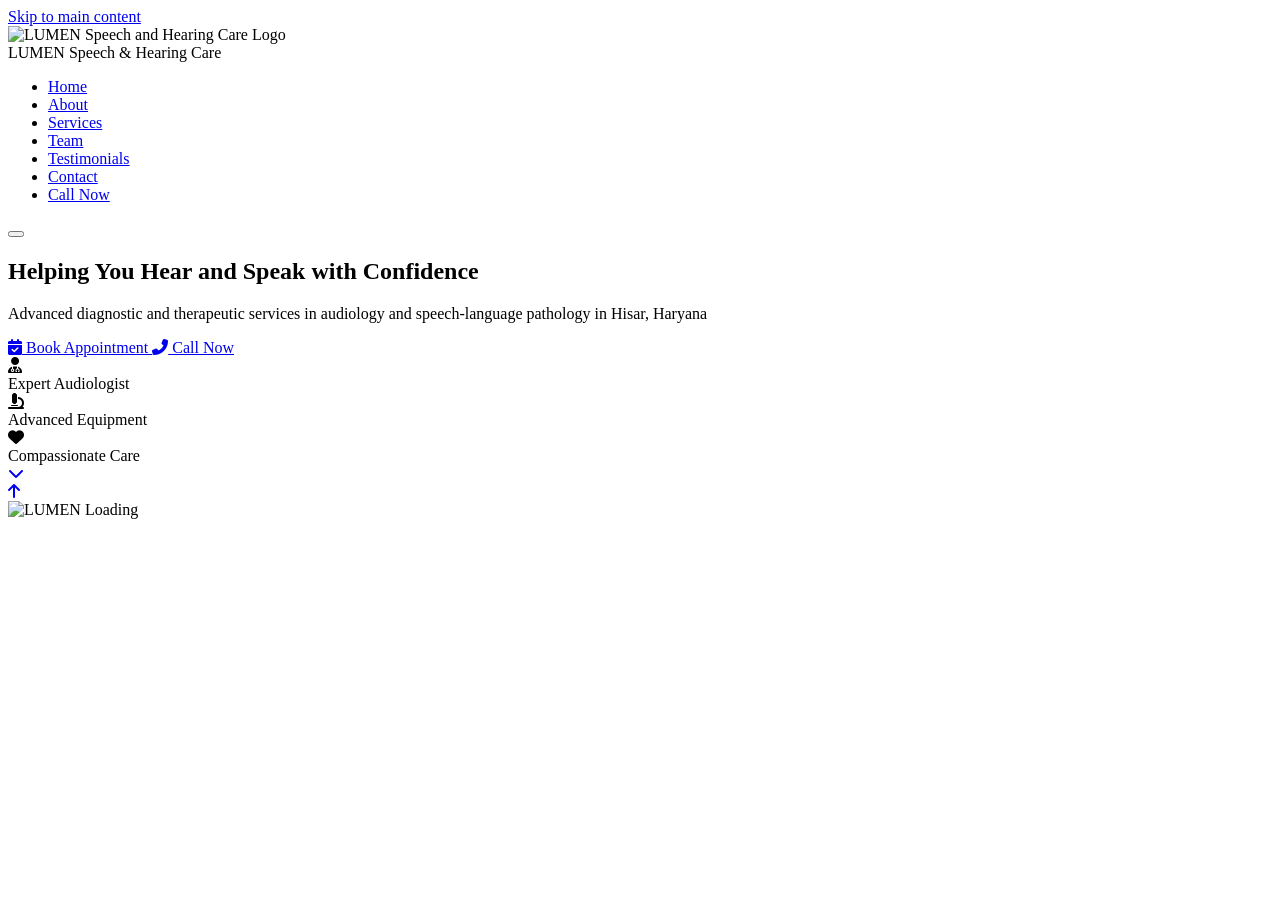
==== index.html @ 63630607 "Create index.html" ====
<!DOCTYPE html>
<html lang="en">
<head>
    <meta charset="UTF-8">
    <meta name="viewport" content="width=device-width, initial-scale=1.0">
    <title>LUMEN Speech and Hearing Care - Hisar, Haryana | Audiology & Speech Therapy</title>
    <meta name="description" content="LUMEN Speech and Hearing Care in Hisar, Haryana offers advanced audiology and speech therapy services. Expert care for hearing aids, speech disorders, and pediatric audiology.">
    <meta name="keywords" content="audiology, speech therapy, hearing aids, Hisar, Haryana, speech disorders, hearing test, BERA, OAE, audiometry">
    
    <!-- Favicon -->
    <link rel="icon" href="assets/favicon.ico" type="image/x-icon">
    
    <!-- Fonts & Icons -->
    <link rel="preconnect" href="https://fonts.googleapis.com">
    <link rel="preconnect" href="https://fonts.gstatic.com" crossorigin>
    <link href="https://fonts.googleapis.com/css2?family=Poppins:wght@300;400;500;600;700&family=Playfair+Display:wght@400;500;600&display=swap" rel="stylesheet">
    <link rel="stylesheet" href="https://cdnjs.cloudflare.com/ajax/libs/font-awesome/6.4.0/css/all.min.css">
    
    <!-- CSS -->
    <link rel="stylesheet" href="css/style.css">
    
    <!-- Structured Data -->
    <script type="application/ld+json">
    {
      "@context": "https://schema.org",
      "@type": "MedicalBusiness",
      "name": "LUMEN Speech and Hearing Care",
      "description": "Advanced diagnostic and therapeutic services in audiology and speech-language pathology in Hisar, Haryana",
      "url": "https://lumenhear.github.io/speechcare/",
      "telephone": "+91-9350158754",
      "email": "drdk2025@gmail.com",
      "address": {
        "@type": "PostalAddress",
        "addressLocality": "Hisar",
        "addressRegion": "Haryana",
        "addressCountry": "IN"
      },
      "medicalSpecialty": ["Audiology", "Speech-Language Pathology"],
      "openingHours": "Mo-Sa 09:00-18:00"
    }
    </script>
</head>
<body>
    <!-- Skip to Content Link (Accessibility) -->
    <a href="#main-content" class="skip-link">Skip to main content</a>
    
    <!-- Header -->
    <header class="header">
        <div class="container">
            <div class="nav-brand">
                <img src="assets/logo.png" alt="LUMEN Speech and Hearing Care Logo" class="logo-img" width="50" height="50">
                <div class="brand-text">
                    <span class="brand-name">LUMEN</span>
                    <span class="tagline">Speech & Hearing Care</span>
                </div>
            </div>
            <nav class="nav">
                <ul class="nav-list" id="nav-list">
                    <li><a href="#home" class="nav-link">Home</a></li>
                    <li><a href="#about" class="nav-link">About</a></li>
                    <li><a href="#services" class="nav-link">Services</a></li>
                    <li><a href="#team" class="nav-link">Team</a></li>
                    <li><a href="#testimonials" class="nav-link">Testimonials</a></li>
                    <li><a href="#contact" class="nav-link">Contact</a></li>
                    <li><a href="tel:+919350158754" class="nav-cta">Call Now</a></li>
                </ul>
                <button class="menu-toggle" id="menu-toggle" aria-label="Toggle navigation" aria-expanded="false" aria-controls="nav-list">
                    <span class="menu-line"></span>
                    <span class="menu-line"></span>
                    <span class="menu-line"></span>
                </button>
            </nav>
        </div>
    </header>

    <main id="main-content">
        <!-- Hero Section -->
        <section id="home" class="hero" aria-labelledby="hero-heading">
            <div class="container">
                <div class="hero-content">
                    <h1 id="hero-heading">Helping You <span class="highlight">Hear</span> and <span class="highlight">Speak</span> with Confidence</h1>
                    <p class="hero-subtitle">Advanced diagnostic and therapeutic services in audiology and speech-language pathology in Hisar, Haryana</p>
                    <div class="hero-buttons">
                        <a href="#contact" class="btn btn-primary pulse-animation">
                            <i class="fas fa-calendar-check"></i> Book Appointment
                        </a>
                        <a href="tel:+919350158754" class="btn btn-secondary">
                            <i class="fas fa-phone-alt"></i> Call Now
                        </a>
                    </div>
                    <div class="hero-features">
                        <div class="feature">
                            <div class="feature-icon">
                                <i class="fas fa-user-md"></i>
                            </div>
                            <span>Expert Audiologist</span>
                        </div>
                        <div class="feature">
                            <div class="feature-icon">
                                <i class="fas fa-microscope"></i>
                            </div>
                            <span>Advanced Equipment</span>
                        </div>
                        <div class="feature">
                            <div class="feature-icon">
                                <i class="fas fa-heart"></i>
                            </div>
                            <span>Compassionate Care</span>
                        </div>
                    </div>
                </div>
            </div>
            <div class="hero-scroll-indicator">
                <a href="#about" aria-label="Scroll down">
                    <i class="fas fa-chevron-down"></i>
                </a>
            </div>
        </section>

        <!-- Rest of the HTML remains the same -->
        <!-- ... -->
    </main>

    <!-- Footer -->
    <footer class="footer">
        <!-- Footer content remains the same -->
        <!-- ... -->
    </footer>

    <!-- Back to Top Button -->
    <a href="#home" class="back-to-top" aria-label="Back to top">
        <i class="fas fa-arrow-up"></i>
    </a>

    <!-- Scripts -->
    <script src="js/script.js"></script>
    
    <!-- Preloader -->
    <div class="preloader">
        <div class="preloader-content">
            <div class="preloader-logo">
                <img src="assets/logo.png" alt="LUMEN Loading" width="80" height="80">
            </div>
            <div class="preloader-spinner">
                <div class="spinner"></div>
            </div>
        </div>
    </div>
</body>
</html>
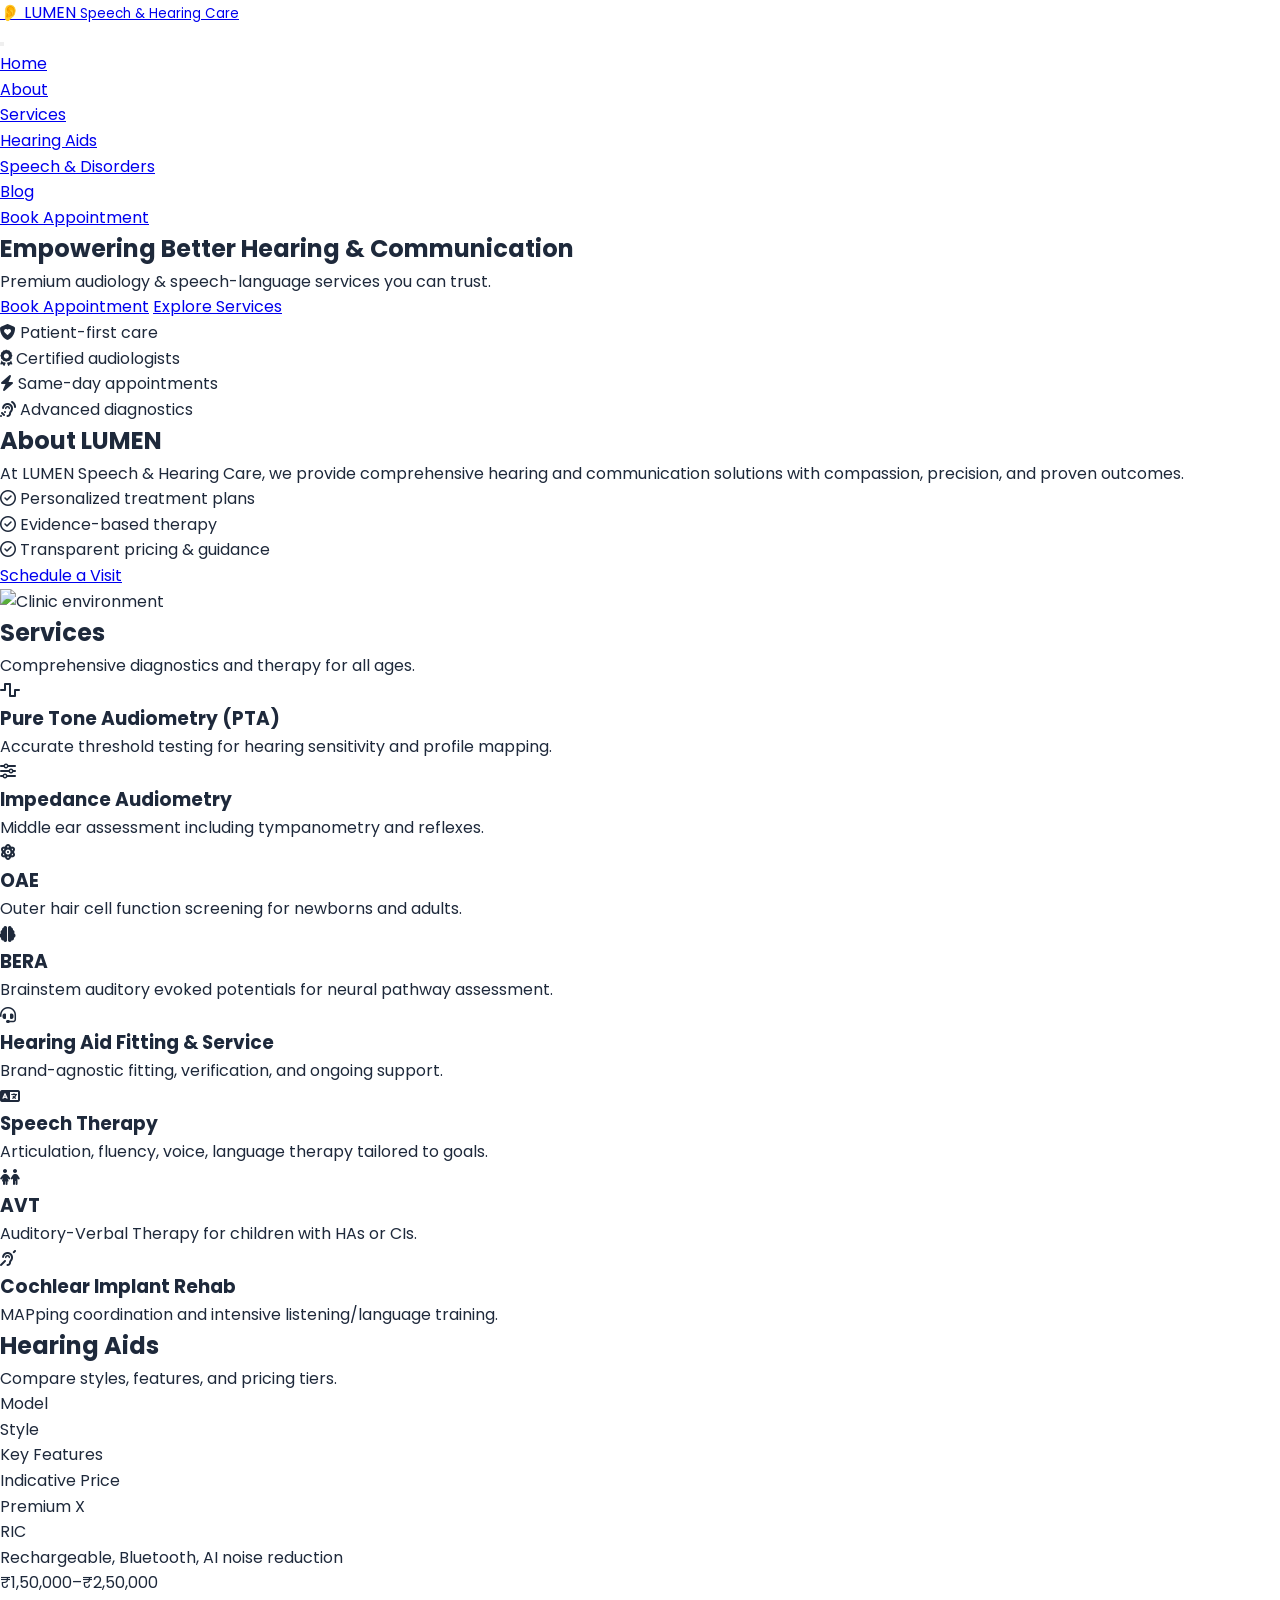
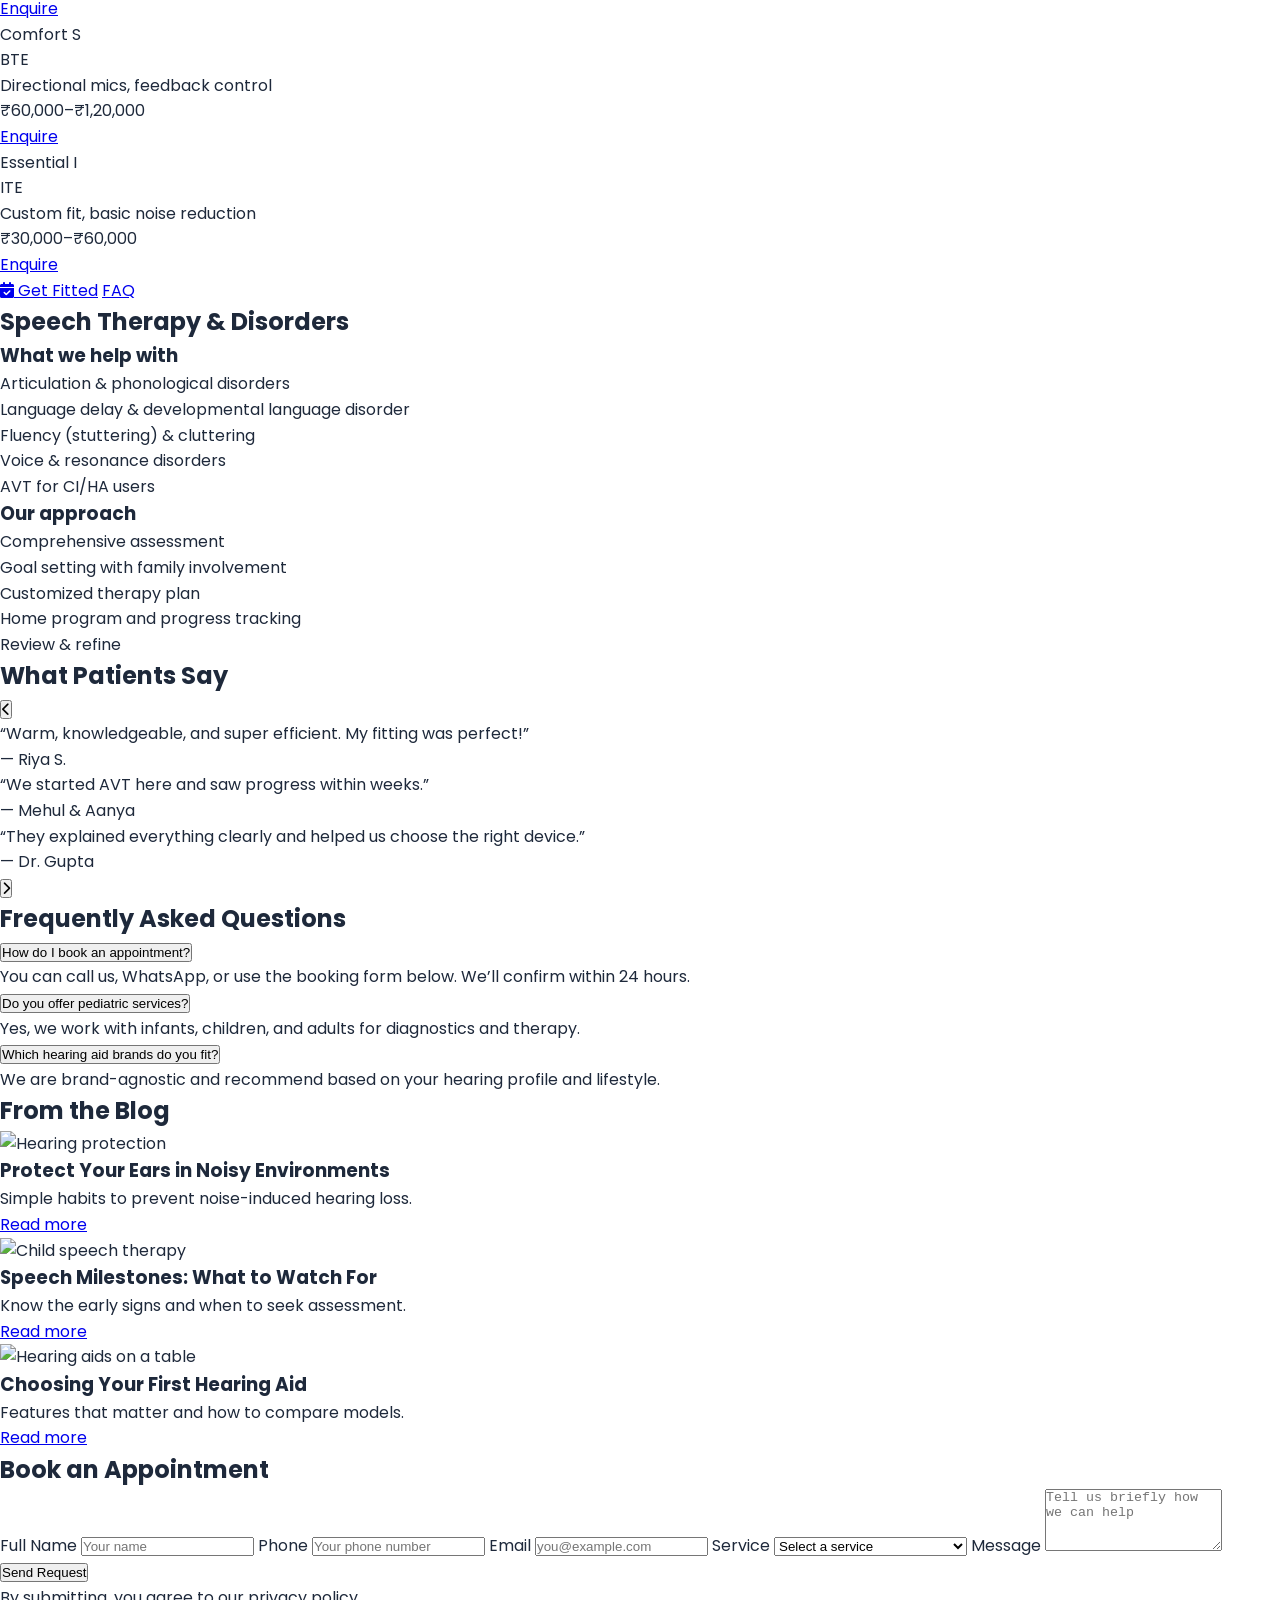
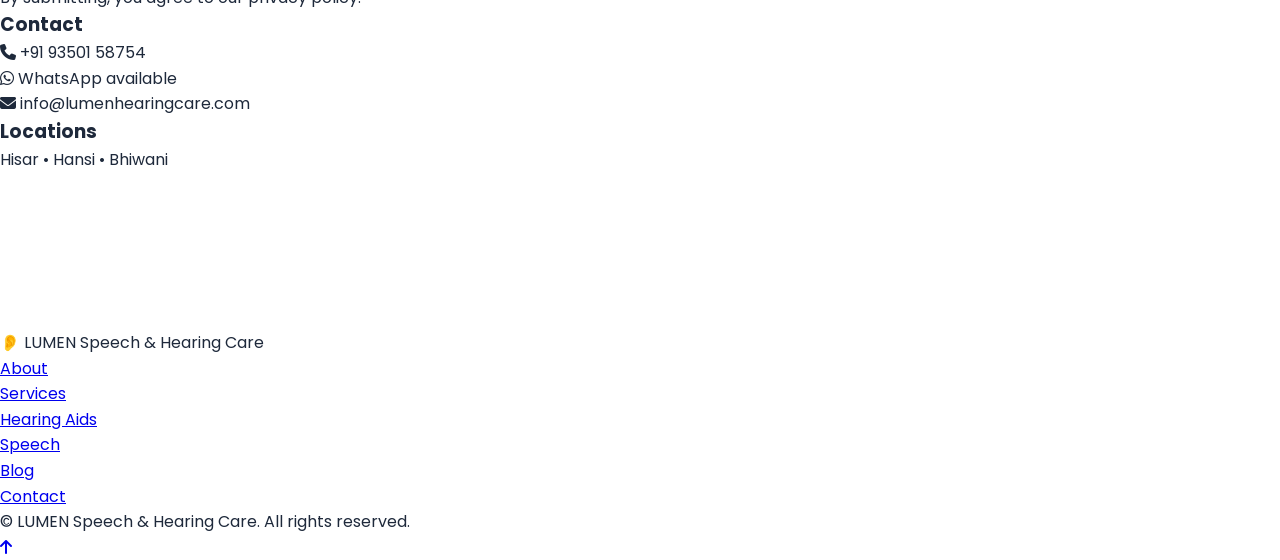
==== commit 10b3b00c: "Update index.html" ====
--- a/index.html
+++ b/index.html
@@ -1,150 +1,338 @@
 <!DOCTYPE html>
 <html lang="en">
 <head>
-    <meta charset="UTF-8">
-    <meta name="viewport" content="width=device-width, initial-scale=1.0">
-    <title>LUMEN Speech and Hearing Care - Hisar, Haryana | Audiology & Speech Therapy</title>
-    <meta name="description" content="LUMEN Speech and Hearing Care in Hisar, Haryana offers advanced audiology and speech therapy services. Expert care for hearing aids, speech disorders, and pediatric audiology.">
-    <meta name="keywords" content="audiology, speech therapy, hearing aids, Hisar, Haryana, speech disorders, hearing test, BERA, OAE, audiometry">
-    
-    <!-- Favicon -->
-    <link rel="icon" href="assets/favicon.ico" type="image/x-icon">
-    
-    <!-- Fonts & Icons -->
-    <link rel="preconnect" href="https://fonts.googleapis.com">
-    <link rel="preconnect" href="https://fonts.gstatic.com" crossorigin>
-    <link href="https://fonts.googleapis.com/css2?family=Poppins:wght@300;400;500;600;700&family=Playfair+Display:wght@400;500;600&display=swap" rel="stylesheet">
-    <link rel="stylesheet" href="https://cdnjs.cloudflare.com/ajax/libs/font-awesome/6.4.0/css/all.min.css">
-    
-    <!-- CSS -->
-    <link rel="stylesheet" href="css/style.css">
-    
-    <!-- Structured Data -->
-    <script type="application/ld+json">
-    {
-      "@context": "https://schema.org",
-      "@type": "MedicalBusiness",
-      "name": "LUMEN Speech and Hearing Care",
-      "description": "Advanced diagnostic and therapeutic services in audiology and speech-language pathology in Hisar, Haryana",
-      "url": "https://lumenhear.github.io/speechcare/",
-      "telephone": "+91-9350158754",
-      "email": "drdk2025@gmail.com",
-      "address": {
-        "@type": "PostalAddress",
-        "addressLocality": "Hisar",
-        "addressRegion": "Haryana",
-        "addressCountry": "IN"
-      },
-      "medicalSpecialty": ["Audiology", "Speech-Language Pathology"],
-      "openingHours": "Mo-Sa 09:00-18:00"
-    }
-    </script>
+  <meta charset="UTF-8" />
+  <meta name="viewport" content="width=device-width, initial-scale=1.0" />
+  <meta name="description" content="LUMEN Speech and Hearing Care – Empowering Better Hearing and Communication. Premium hearing & speech therapy services, hearing aids, AVT, and more." />
+  <meta name="keywords" content="Hearing, Speech Therapy, Audiology, Hearing Aids, AVT, Cochlear Implant, PTA, OAE, BERA, Impedance Audiometry" />
+  <meta name="author" content="LUMEN Speech & Hearing" />
+  <title>LUMEN Speech & Hearing Care</title>
+
+  <!-- Google Fonts -->
+  <link href="https://fonts.googleapis.com/css2?family=Poppins:wght@400;500;600;700&family=Lato:wght@300;400;700&display=swap" rel="stylesheet">
+  <!-- Font Awesome -->
+  <link rel="stylesheet" href="https://cdnjs.cloudflare.com/ajax/libs/font-awesome/6.5.0/css/all.min.css" integrity="sha512-omitted" crossorigin="anonymous" referrerpolicy="no-referrer" />
+
+  <link rel="stylesheet" href="style.css" />
 </head>
 <body>
-    <!-- Skip to Content Link (Accessibility) -->
-    <a href="#main-content" class="skip-link">Skip to main content</a>
-    
-    <!-- Header -->
-    <header class="header">
-        <div class="container">
-            <div class="nav-brand">
-                <img src="assets/logo.png" alt="LUMEN Speech and Hearing Care Logo" class="logo-img" width="50" height="50">
-                <div class="brand-text">
-                    <span class="brand-name">LUMEN</span>
-                    <span class="tagline">Speech & Hearing Care</span>
-                </div>
-            </div>
-            <nav class="nav">
-                <ul class="nav-list" id="nav-list">
-                    <li><a href="#home" class="nav-link">Home</a></li>
-                    <li><a href="#about" class="nav-link">About</a></li>
-                    <li><a href="#services" class="nav-link">Services</a></li>
-                    <li><a href="#team" class="nav-link">Team</a></li>
-                    <li><a href="#testimonials" class="nav-link">Testimonials</a></li>
-                    <li><a href="#contact" class="nav-link">Contact</a></li>
-                    <li><a href="tel:+919350158754" class="nav-cta">Call Now</a></li>
-                </ul>
-                <button class="menu-toggle" id="menu-toggle" aria-label="Toggle navigation" aria-expanded="false" aria-controls="nav-list">
-                    <span class="menu-line"></span>
-                    <span class="menu-line"></span>
-                    <span class="menu-line"></span>
-                </button>
-            </nav>
-        </div>
-    </header>
-
-    <main id="main-content">
-        <!-- Hero Section -->
-        <section id="home" class="hero" aria-labelledby="hero-heading">
-            <div class="container">
-                <div class="hero-content">
-                    <h1 id="hero-heading">Helping You <span class="highlight">Hear</span> and <span class="highlight">Speak</span> with Confidence</h1>
-                    <p class="hero-subtitle">Advanced diagnostic and therapeutic services in audiology and speech-language pathology in Hisar, Haryana</p>
-                    <div class="hero-buttons">
-                        <a href="#contact" class="btn btn-primary pulse-animation">
-                            <i class="fas fa-calendar-check"></i> Book Appointment
-                        </a>
-                        <a href="tel:+919350158754" class="btn btn-secondary">
-                            <i class="fas fa-phone-alt"></i> Call Now
-                        </a>
-                    </div>
-                    <div class="hero-features">
-                        <div class="feature">
-                            <div class="feature-icon">
-                                <i class="fas fa-user-md"></i>
-                            </div>
-                            <span>Expert Audiologist</span>
-                        </div>
-                        <div class="feature">
-                            <div class="feature-icon">
-                                <i class="fas fa-microscope"></i>
-                            </div>
-                            <span>Advanced Equipment</span>
-                        </div>
-                        <div class="feature">
-                            <div class="feature-icon">
-                                <i class="fas fa-heart"></i>
-                            </div>
-                            <span>Compassionate Care</span>
-                        </div>
-                    </div>
-                </div>
-            </div>
-            <div class="hero-scroll-indicator">
-                <a href="#about" aria-label="Scroll down">
-                    <i class="fas fa-chevron-down"></i>
-                </a>
-            </div>
-        </section>
-
-        <!-- Rest of the HTML remains the same -->
-        <!-- ... -->
-    </main>
-
-    <!-- Footer -->
-    <footer class="footer">
-        <!-- Footer content remains the same -->
-        <!-- ... -->
-    </footer>
-
-    <!-- Back to Top Button -->
-    <a href="#home" class="back-to-top" aria-label="Back to top">
-        <i class="fas fa-arrow-up"></i>
-    </a>
-
-    <!-- Scripts -->
-    <script src="js/script.js"></script>
-    
-    <!-- Preloader -->
-    <div class="preloader">
-        <div class="preloader-content">
-            <div class="preloader-logo">
-                <img src="assets/logo.png" alt="LUMEN Loading" width="80" height="80">
-            </div>
-            <div class="preloader-spinner">
-                <div class="spinner"></div>
-            </div>
-        </div>
-    </div>
+  <!-- ====== NAVBAR ====== -->
+  <header class="navbar" role="banner" aria-label="Main Navigation">
+    <div class="container nav-inner">
+      <a class="brand" href="#home" aria-label="LUMEN home">
+        <span class="brand-logo" aria-hidden="true">👂</span>
+        <span class="brand-text">LUMEN <small>Speech & Hearing Care</small></span>
+      </a>
+
+      <nav class="nav" role="navigation" aria-label="Primary">
+        <button class="nav-toggle" aria-expanded="false" aria-controls="nav-menu" aria-label="Toggle menu">
+          <span class="bar"></span><span class="bar"></span><span class="bar"></span>
+        </button>
+        <ul id="nav-menu" class="nav-menu">
+          <li><a href="#home">Home</a></li>
+          <li><a href="#about">About</a></li>
+          <li><a href="#services">Services</a></li>
+          <li><a href="#hearing-aids">Hearing Aids</a></li>
+          <li><a href="#speech">Speech & Disorders</a></li>
+          <li><a href="#blog">Blog</a></li>
+          <li><a href="#contact" class="btn btn-primary">Book Appointment</a></li>
+        </ul>
+      </nav>
+    </div>
+  </header>
+
+  <!-- ====== HERO ====== -->
+  <section id="home" class="hero" aria-label="Hero">
+    <div class="hero-overlay"></div>
+    <div class="container hero-content">
+      <h1 class="headline reveal">Empowering Better Hearing & Communication</h1>
+      <p class="subheadline reveal">Premium audiology & speech-language services you can trust.</p>
+      <div class="hero-ctas reveal">
+        <a href="#contact" class="btn btn-primary">Book Appointment</a>
+        <a href="#services" class="btn btn-ghost">Explore Services</a>
+      </div>
+    </div>
+  </section>
+
+  <!-- ====== TRUST STRIP ====== -->
+  <section class="trust container" aria-label="Trust Badges">
+    <ul class="trust-list">
+      <li class="reveal"><i class="fa-solid fa-shield-heart"></i> Patient-first care</li>
+      <li class="reveal"><i class="fa-solid fa-award"></i> Certified audiologists</li>
+      <li class="reveal"><i class="fa-solid fa-bolt"></i> Same-day appointments</li>
+      <li class="reveal"><i class="fa-solid fa-ear-listen"></i> Advanced diagnostics</li>
+    </ul>
+  </section>
+
+  <!-- ====== ABOUT ====== -->
+  <section id="about" class="about section" aria-labelledby="about-title">
+    <div class="container grid-2">
+      <div class="about-text">
+        <h2 id="about-title" class="section-title reveal">About LUMEN</h2>
+        <p class="lead reveal">At LUMEN Speech & Hearing Care, we provide comprehensive hearing and communication solutions with compassion, precision, and proven outcomes.</p>
+        <ul class="checklist reveal">
+          <li><i class="fa-regular fa-circle-check"></i> Personalized treatment plans</li>
+          <li><i class="fa-regular fa-circle-check"></i> Evidence-based therapy</li>
+          <li><i class="fa-regular fa-circle-check"></i> Transparent pricing & guidance</li>
+        </ul>
+        <a href="#contact" class="btn btn-primary reveal">Schedule a Visit</a>
+      </div>
+      <div class="about-media reveal">
+        <img src="https://images.unsplash.com/photo-1554774853-b415df9eeb92?q=80&w=1600&auto=format&fit=crop" alt="Clinic environment" />
+      </div>
+    </div>
+  </section>
+
+  <!-- ====== SERVICES ====== -->
+  <section id="services" class="services section" aria-labelledby="services-title">
+    <div class="container">
+      <h2 id="services-title" class="section-title reveal">Services</h2>
+      <p class="section-subtitle reveal">Comprehensive diagnostics and therapy for all ages.</p>
+      <div class="card-grid">
+        <article class="card reveal"><i class="fa-solid fa-wave-square"></i><h3>Pure Tone Audiometry (PTA)</h3><p>Accurate threshold testing for hearing sensitivity and profile mapping.</p></article>
+        <article class="card reveal"><i class="fa-solid fa-sliders"></i><h3>Impedance Audiometry</h3><p>Middle ear assessment including tympanometry and reflexes.</p></article>
+        <article class="card reveal"><i class="fa-solid fa-atom"></i><h3>OAE</h3><p>Outer hair cell function screening for newborns and adults.</p></article>
+        <article class="card reveal"><i class="fa-solid fa-brain"></i><h3>BERA</h3><p>Brainstem auditory evoked potentials for neural pathway assessment.</p></article>
+        <article class="card reveal"><i class="fa-solid fa-headset"></i><h3>Hearing Aid Fitting & Service</h3><p>Brand-agnostic fitting, verification, and ongoing support.</p></article>
+        <article class="card reveal"><i class="fa-solid fa-language"></i><h3>Speech Therapy</h3><p>Articulation, fluency, voice, language therapy tailored to goals.</p></article>
+        <article class="card reveal"><i class="fa-solid fa-children"></i><h3>AVT</h3><p>Auditory-Verbal Therapy for children with HAs or CIs.</p></article>
+        <article class="card reveal"><i class="fa-solid fa-ear-deaf"></i><h3>Cochlear Implant Rehab</h3><p>MAPping coordination and intensive listening/language training.</p></article>
+      </div>
+    </div>
+  </section>
+
+  <!-- ====== HEARING AIDS ====== -->
+  <section id="hearing-aids" class="hearing section" aria-labelledby="hearing-title">
+    <div class="container">
+      <h2 id="hearing-title" class="section-title reveal">Hearing Aids</h2>
+      <p class="section-subtitle reveal">Compare styles, features, and pricing tiers.</p>
+
+      <div class="compare table-responsive reveal" role="table" aria-label="Hearing aid comparison">
+        <div class="t-row t-head" role="row">
+          <div class="t-cell" role="columnheader">Model</div>
+          <div class="t-cell" role="columnheader">Style</div>
+          <div class="t-cell" role="columnheader">Key Features</div>
+          <div class="t-cell" role="columnheader">Indicative Price</div>
+          <div class="t-cell" role="columnheader"></div>
+        </div>
+        <div class="t-row" role="row">
+          <div class="t-cell" role="cell">Premium X</div>
+          <div class="t-cell" role="cell">RIC</div>
+          <div class="t-cell" role="cell">Rechargeable, Bluetooth, AI noise reduction</div>
+          <div class="t-cell" role="cell">₹1,50,000–₹2,50,000</div>
+          <div class="t-cell" role="cell"><a href="#contact" class="btn btn-chip">Enquire</a></div>
+        </div>
+        <div class="t-row" role="row">
+          <div class="t-cell" role="cell">Comfort S</div>
+          <div class="t-cell" role="cell">BTE</div>
+          <div class="t-cell" role="cell">Directional mics, feedback control</div>
+          <div class="t-cell" role="cell">₹60,000–₹1,20,000</div>
+          <div class="t-cell" role="cell"><a href="#contact" class="btn btn-chip">Enquire</a></div>
+        </div>
+        <div class="t-row" role="row">
+          <div class="t-cell" role="cell">Essential I</div>
+          <div class="t-cell" role="cell">ITE</div>
+          <div class="t-cell" role="cell">Custom fit, basic noise reduction</div>
+          <div class="t-cell" role="cell">₹30,000–₹60,000</div>
+          <div class="t-cell" role="cell"><a href="#contact" class="btn btn-chip">Enquire</a></div>
+        </div>
+      </div>
+
+      <div class="pill-cta reveal">
+        <a href="#contact" class="btn btn-primary"><i class="fa-solid fa-calendar-check"></i> Get Fitted</a>
+        <a href="#faq" class="btn btn-ghost">FAQ</a>
+      </div>
+    </div>
+  </section>
+
+  <!-- ====== SPEECH & DISORDERS ====== -->
+  <section id="speech" class="speech section" aria-labelledby="speech-title">
+    <div class="container">
+      <h2 id="speech-title" class="section-title reveal">Speech Therapy & Disorders</h2>
+      <div class="grid-2">
+        <div class="reveal">
+          <h3>What we help with</h3>
+          <ul class="bullets">
+            <li>Articulation & phonological disorders</li>
+            <li>Language delay & developmental language disorder</li>
+            <li>Fluency (stuttering) & cluttering</li>
+            <li>Voice & resonance disorders</li>
+            <li>AVT for CI/HA users</li>
+          </ul>
+        </div>
+        <div class="reveal">
+          <h3>Our approach</h3>
+          <ol class="steps">
+            <li>Comprehensive assessment</li>
+            <li>Goal setting with family involvement</li>
+            <li>Customized therapy plan</li>
+            <li>Home program and progress tracking</li>
+            <li>Review & refine</li>
+          </ol>
+        </div>
+      </div>
+    </div>
+  </section>
+
+  <!-- ====== TESTIMONIALS ====== -->
+  <section class="testimonials section" aria-labelledby="testimonials-title">
+    <div class="container">
+      <h2 id="testimonials-title" class="section-title reveal">What Patients Say</h2>
+      <div class="slider" role="region" aria-label="Testimonials slider">
+        <button class="slide-btn prev" aria-label="Previous testimonial"><i class="fa-solid fa-chevron-left"></i></button>
+        <div class="slides">
+          <figure class="slide active">
+            <blockquote>“Warm, knowledgeable, and super efficient. My fitting was perfect!”</blockquote>
+            <figcaption>— Riya S.</figcaption>
+          </figure>
+          <figure class="slide">
+            <blockquote>“We started AVT here and saw progress within weeks.”</blockquote>
+            <figcaption>— Mehul & Aanya</figcaption>
+          </figure>
+          <figure class="slide">
+            <blockquote>“They explained everything clearly and helped us choose the right device.”</blockquote>
+            <figcaption>— Dr. Gupta</figcaption>
+          </figure>
+        </div>
+        <button class="slide-btn next" aria-label="Next testimonial"><i class="fa-solid fa-chevron-right"></i></button>
+      </div>
+    </div>
+  </section>
+
+  <!-- ====== FAQ ====== -->
+  <section id="faq" class="faq section" aria-labelledby="faq-title">
+    <div class="container">
+      <h2 id="faq-title" class="section-title reveal">Frequently Asked Questions</h2>
+      <div class="accordion" role="tablist">
+        <div class="item reveal">
+          <button class="accordion-header" role="tab" aria-expanded="false">How do I book an appointment?</button>
+          <div class="accordion-panel" role="region"><p>You can call us, WhatsApp, or use the booking form below. We’ll confirm within 24 hours.</p></div>
+        </div>
+        <div class="item reveal">
+          <button class="accordion-header" role="tab" aria-expanded="false">Do you offer pediatric services?</button>
+          <div class="accordion-panel" role="region"><p>Yes, we work with infants, children, and adults for diagnostics and therapy.</p></div>
+        </div>
+        <div class="item reveal">
+          <button class="accordion-header" role="tab" aria-expanded="false">Which hearing aid brands do you fit?</button>
+          <div class="accordion-panel" role="region"><p>We are brand-agnostic and recommend based on your hearing profile and lifestyle.</p></div>
+        </div>
+      </div>
+    </div>
+  </section>
+
+  <!-- ====== BLOG ====== -->
+  <section id="blog" class="blog section" aria-labelledby="blog-title">
+    <div class="container">
+      <h2 id="blog-title" class="section-title reveal">From the Blog</h2>
+      <div class="blog-grid">
+        <article class="blog-card reveal">
+          <img src="https://images.unsplash.com/photo-1516549655169-df83a077451f?q=80&w=1600&auto=format&fit=crop" alt="Hearing protection"/>
+          <div class="blog-body">
+            <h3>Protect Your Ears in Noisy Environments</h3>
+            <p>Simple habits to prevent noise-induced hearing loss.</p>
+            <a href="#" class="link">Read more</a>
+          </div>
+        </article>
+        <article class="blog-card reveal">
+          <img src="https://images.unsplash.com/photo-1516302752625-fcc3c50ae61f?q=80&w=1600&auto=format&fit=crop" alt="Child speech therapy"/>
+          <div class="blog-body">
+            <h3>Speech Milestones: What to Watch For</h3>
+            <p>Know the early signs and when to seek assessment.</p>
+            <a href="#" class="link">Read more</a>
+          </div>
+        </article>
+        <article class="blog-card reveal">
+          <img src="https://images.unsplash.com/photo-1512756290469-ec264b7fbf87?q=80&w=1600&auto=format&fit=crop" alt="Hearing aids on a table"/>
+          <div class="blog-body">
+            <h3>Choosing Your First Hearing Aid</h3>
+            <p>Features that matter and how to compare models.</p>
+            <a href="#" class="link">Read more</a>
+          </div>
+        </article>
+      </div>
+    </div>
+  </section>
+
+  <!-- ====== CONTACT ====== -->
+  <section id="contact" class="contact section" aria-labelledby="contact-title">
+    <div class="container">
+      <h2 id="contact-title" class="section-title reveal">Book an Appointment</h2>
+      <div class="grid-2">
+        <form class="form reveal" action="https://formsubmit.co/YOUREMAIL@EXAMPLE.COM" method="POST">
+          <!-- Replace YOUREMAIL@EXAMPLE.COM with your email. Learn more at formsubmit.co -->
+          <input type="hidden" name="_captcha" value="false">
+          <input type="hidden" name="_subject" value="New Appointment Request – LUMEN">
+          <input type="hidden" name="_template" value="table">
+
+          <label for="name">Full Name</label>
+          <input id="name" name="name" type="text" placeholder="Your name" required />
+
+          <label for="phone">Phone</label>
+          <input id="phone" name="phone" type="tel" placeholder="Your phone number" required />
+
+          <label for="email">Email</label>
+          <input id="email" name="email" type="email" placeholder="you@example.com" required />
+
+          <label for="service">Service</label>
+          <select id="service" name="service" required>
+            <option value="" disabled selected>Select a service</option>
+            <option>PTA</option>
+            <option>Impedance Audiometry</option>
+            <option>OAE</option>
+            <option>BERA</option>
+            <option>Hearing Aid Fitting & Service</option>
+            <option>Speech Therapy</option>
+            <option>AVT</option>
+            <option>Cochlear Implant Rehab</option>
+          </select>
+
+          <label for="message">Message</label>
+          <textarea id="message" name="message" rows="4" placeholder="Tell us briefly how we can help"></textarea>
+
+          <button class="btn btn-primary" type="submit">Send Request</button>
+          <p class="form-note">By submitting, you agree to our privacy policy.</p>
+        </form>
+
+        <div class="contact-info reveal">
+          <div class="info-block">
+            <h3>Contact</h3>
+            <p><i class="fa-solid fa-phone"></i> +91 93501 58754</p>
+            <p><i class="fa-brands fa-whatsapp"></i> WhatsApp available</p>
+            <p><i class="fa-solid fa-envelope"></i> info@lumenhearingcare.com</p>
+          </div>
+          <div class="info-block">
+            <h3>Locations</h3>
+            <p>Hisar • Hansi • Bhiwani</p>
+          </div>
+          <div class="map-card">
+            <iframe title="Map to LUMEN" style="border:0" loading="lazy" allowfullscreen referrerpolicy="no-referrer-when-downgrade" src="https://www.google.com/maps?q=Hisar%20Speech%20and%20Hearing&output=embed"></iframe>
+          </div>
+        </div>
+      </div>
+    </div>
+  </section>
+
+  <!-- ====== FOOTER ====== -->
+  <footer class="footer" role="contentinfo">
+    <div class="container footer-inner">
+      <div class="foot-brand">
+        <span class="brand-logo">👂</span>
+        <span>LUMEN Speech & Hearing Care</span>
+      </div>
+      <ul class="foot-links">
+        <li><a href="#about">About</a></li>
+        <li><a href="#services">Services</a></li>
+        <li><a href="#hearing-aids">Hearing Aids</a></li>
+        <li><a href="#speech">Speech</a></li>
+        <li><a href="#blog">Blog</a></li>
+        <li><a href="#contact">Contact</a></li>
+      </ul>
+      <p class="copy">© <span id="year"></span> LUMEN Speech & Hearing Care. All rights reserved.</p>
+    </div>
+  </footer>
+
+  <a href="#home" class="back-to-top" aria-label="Back to top"><i class="fa-solid fa-arrow-up"></i></a>
+
+  <script src="script.js"></script>
 </body>
 </html>
--- a/style.css
+++ b/style.css
@@ -0,0 +1,109 @@
+/* ===== Global Styles ===== */
+:root {
+  --primary: #2563eb;       /* Blue */
+  --primary-dark: #1d4ed8;
+  --secondary: #f59e0b;    /* Amber */
+  --secondary-dark: #d97706;
+  --dark: #1e293b;         /* Dark slate */
+  --light: #f8fafc;        /* Light gray */
+  --accent: #7c3aed;       /* Purple */
+  --success: #10b981;      /* Emerald */
+}
+
+* {
+  margin: 0;
+  padding: 0;
+  box-sizing: border-box;
+}
+
+html {
+  scroll-behavior: smooth;
+}
+
+@media (prefers-reduced-motion: reduce) {
+  html {
+    scroll-behavior: auto;
+  }
+}
+
+body {
+  font-family: 'Poppins', sans-serif;
+  color: var(--dark);
+  line-height: 1.6;
+  background-color: #fff;
+  overflow-x: hidden;
+}
+
+/* Focus styles for accessibility */
+:focus {
+  outline: 2px solid var(--primary);
+  outline-offset: 2px;
+}
+
+/* Skip link styles */
+.skip-link {
+  position: absolute;
+  top: -40px;
+  left: 0;
+  background: var(--primary);
+  color: white;
+  padding: 8px;
+  z-index: 100;
+  transition: top 0.3s;
+}
+
+.skip-link:focus {
+  top: 0;
+}
+
+/* Rest of your CSS with improved responsive units and modern layout techniques */
+/* ... */
+
+/* Improved responsive styles */
+@media (max-width: 768px) {
+  .section-padding {
+    padding: 3rem 0;
+  }
+  
+  .nav-list {
+    position: fixed;
+    top: 80px;
+    left: -100%;
+    width: 100%;
+    height: calc(100vh - 80px);
+    background: white;
+    flex-direction: column;
+    align-items: center;
+    padding: 2rem;
+    transition: left 0.3s ease;
+  }
+
+  .nav-list.active {
+    left: 0;
+  }
+
+  .menu-toggle {
+    display: flex;
+    flex-direction: column;
+    justify-content: center;
+    align-items: center;
+  }
+
+  /* Improved touch targets */
+  .btn, .nav-link, .tab-btn {
+    min-height: 48px;
+    min-width: 48px;
+    display: inline-flex;
+    align-items: center;
+    justify-content: center;
+  }
+}
+
+/* Reduced motion alternative */
+@media (prefers-reduced-motion: reduce) {
+  * {
+    animation-duration: 0.01ms !important;
+    animation-iteration-count: 1 !important;
+    transition-duration: 0.01ms !important;
+  }
+}
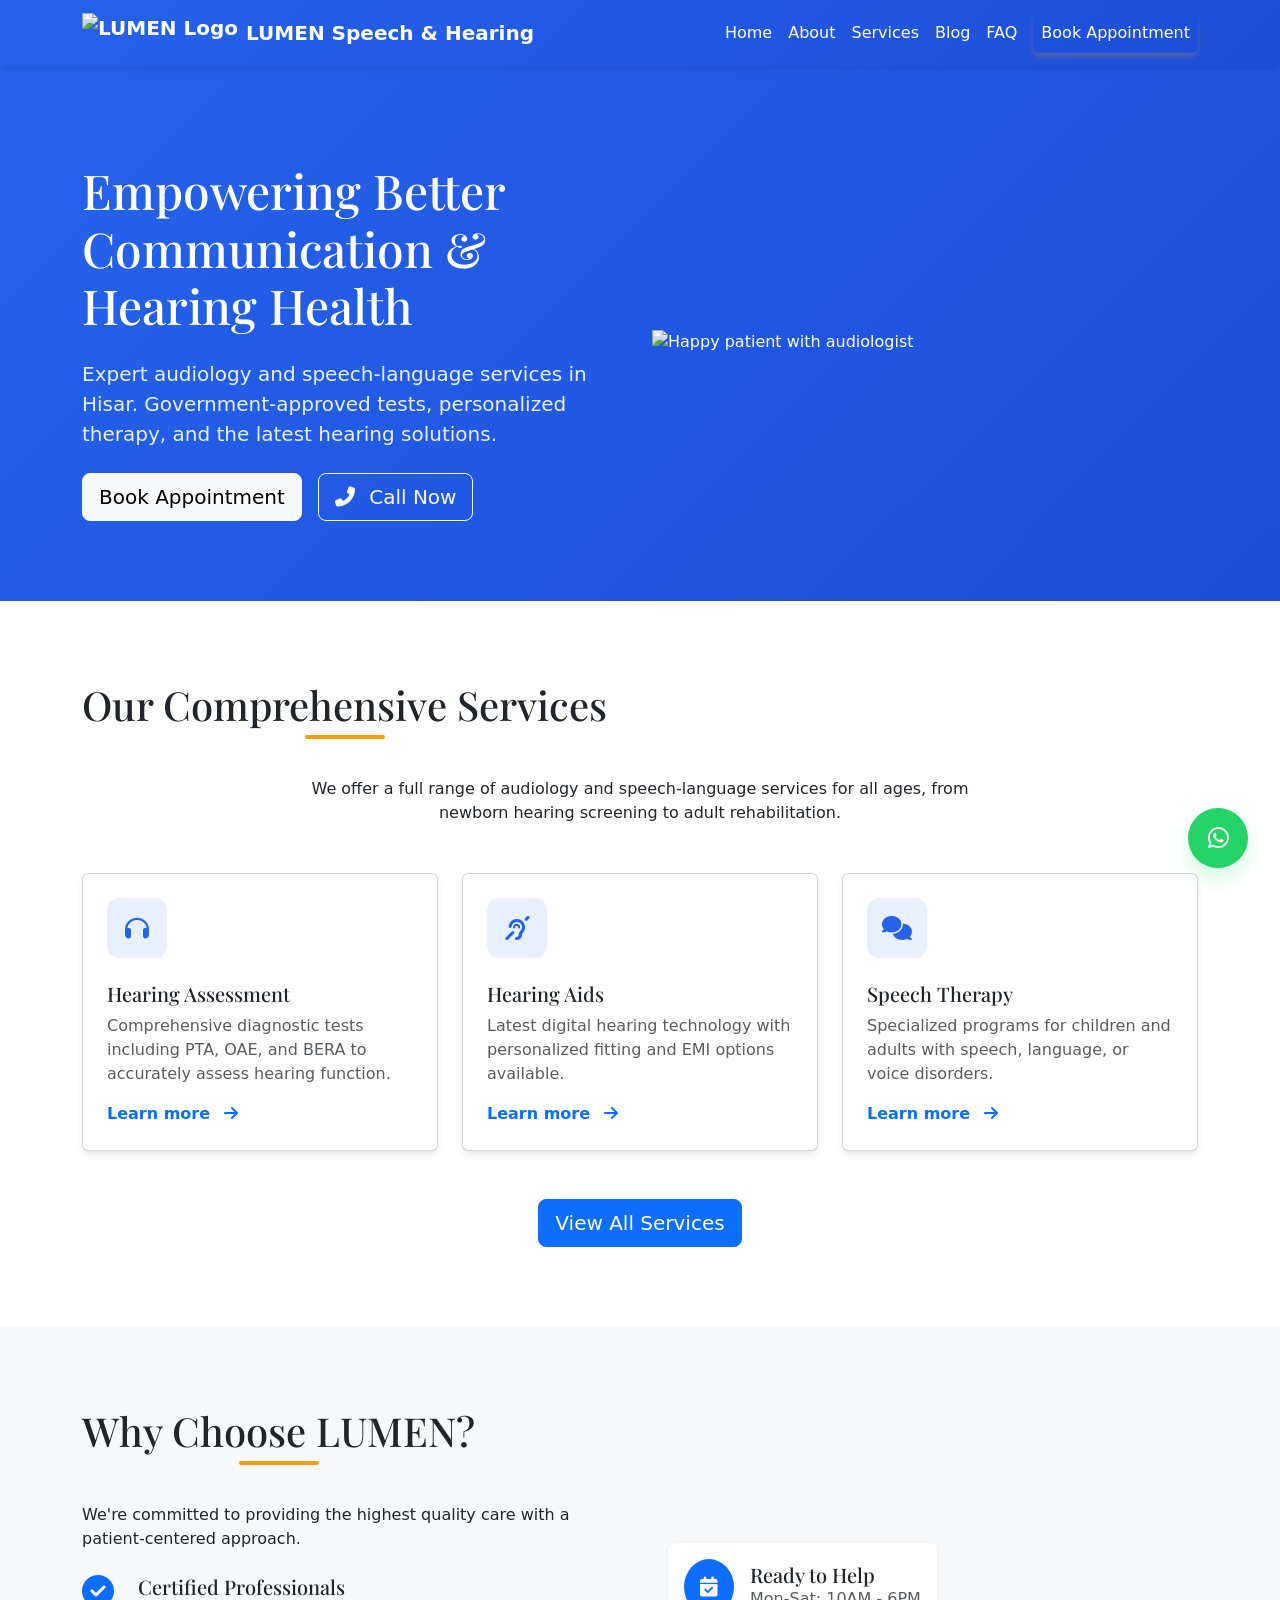
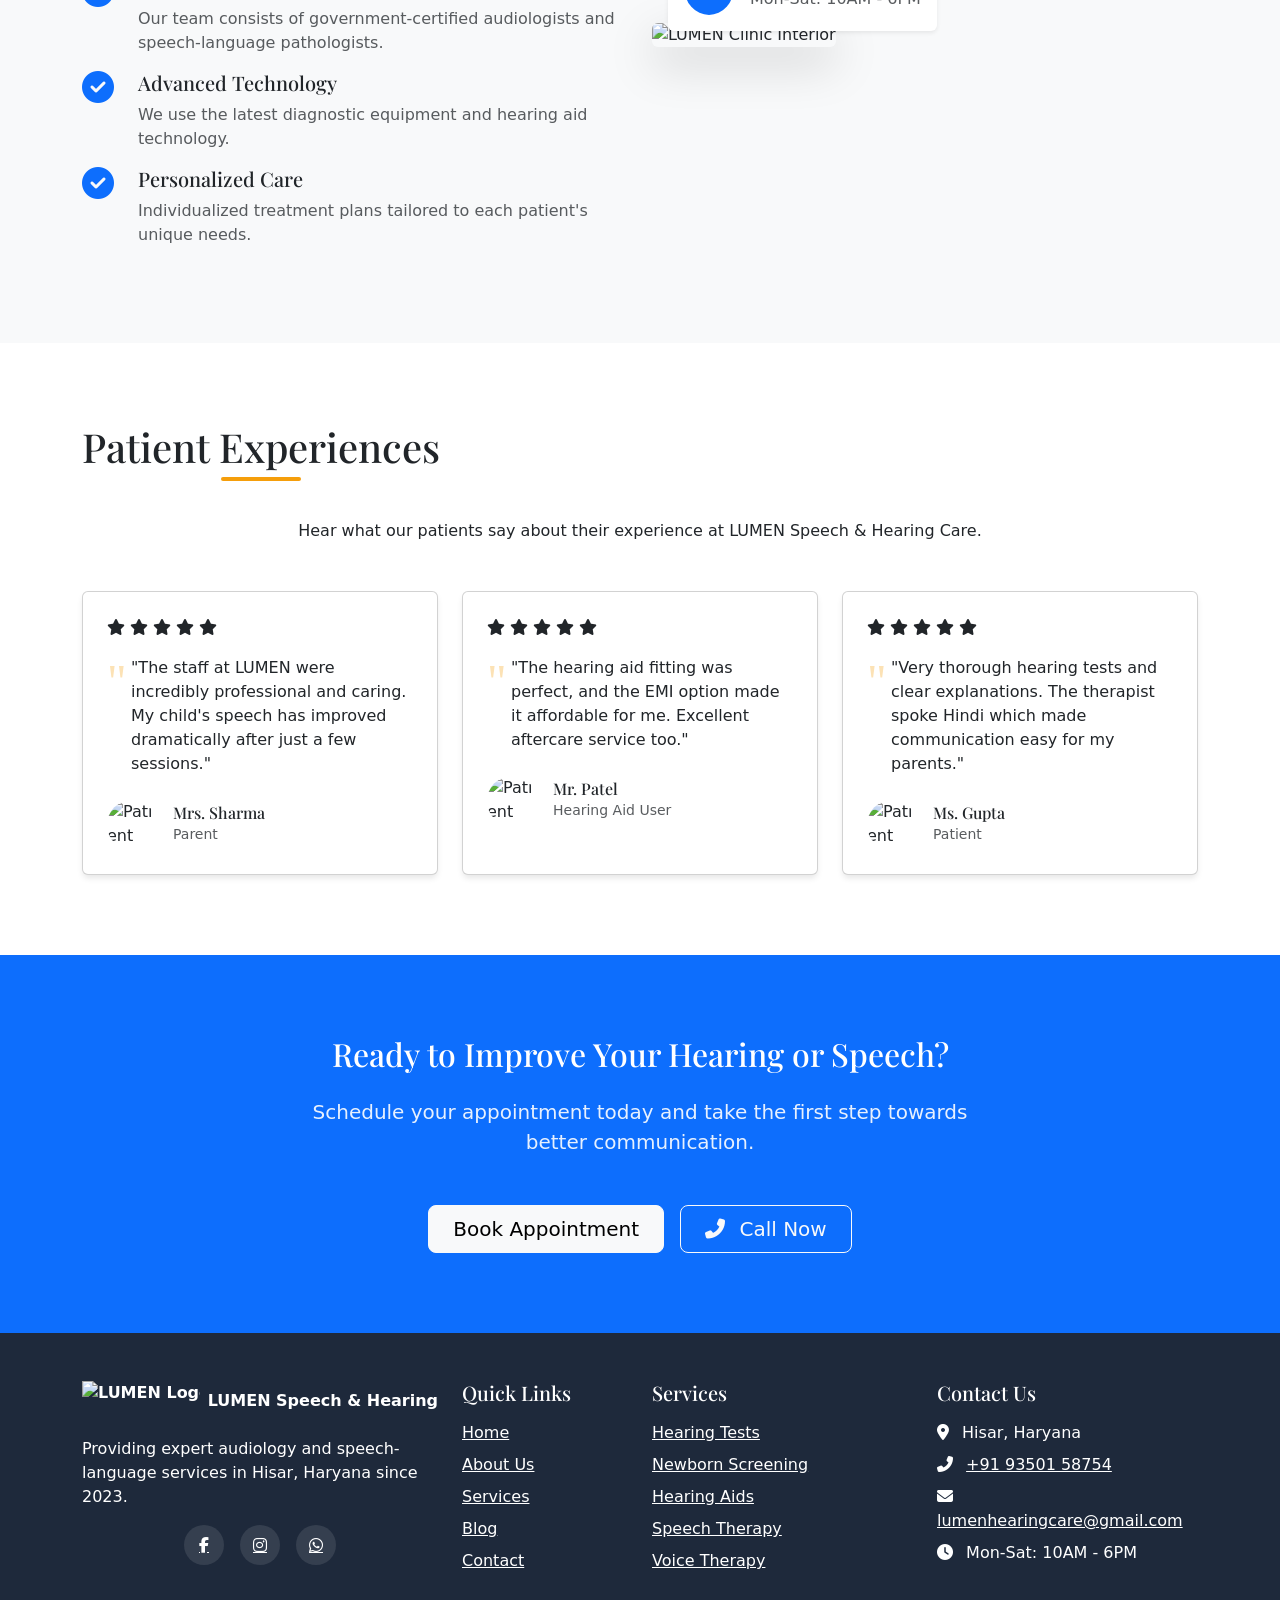
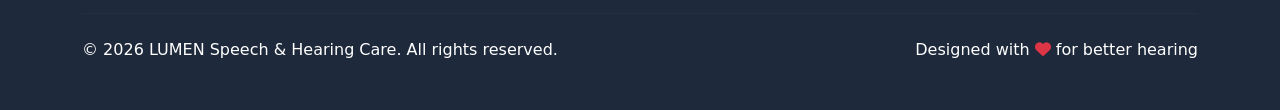
==== commit 8010b6ac: "Update index.html" ====
--- a/index.html
+++ b/index.html
@@ -1,338 +1,329 @@
-<!DOCTYPE html>
+<!doctype html>
 <html lang="en">
 <head>
-  <meta charset="UTF-8" />
-  <meta name="viewport" content="width=device-width, initial-scale=1.0" />
-  <meta name="description" content="LUMEN Speech and Hearing Care – Empowering Better Hearing and Communication. Premium hearing & speech therapy services, hearing aids, AVT, and more." />
-  <meta name="keywords" content="Hearing, Speech Therapy, Audiology, Hearing Aids, AVT, Cochlear Implant, PTA, OAE, BERA, Impedance Audiometry" />
-  <meta name="author" content="LUMEN Speech & Hearing" />
-  <title>LUMEN Speech & Hearing Care</title>
-
-  <!-- Google Fonts -->
-  <link href="https://fonts.googleapis.com/css2?family=Poppins:wght@400;500;600;700&family=Lato:wght@300;400;700&display=swap" rel="stylesheet">
-  <!-- Font Awesome -->
-  <link rel="stylesheet" href="https://cdnjs.cloudflare.com/ajax/libs/font-awesome/6.5.0/css/all.min.css" integrity="sha512-omitted" crossorigin="anonymous" referrerpolicy="no-referrer" />
-
-  <link rel="stylesheet" href="style.css" />
+  <meta charset="utf-8">
+  <meta name="viewport" content="width=device-width, initial-scale=1">
+  <title>LUMEN Speech and Hearing Care — Premium Hearing & Speech Solutions</title>
+  <meta name="description" content="LUMEN provides expert audiology and speech-language services in Hisar, Haryana. Government-approved tests, hearing aids with EMI options, and personalized therapy.">
+  <link rel="stylesheet" href="style.css">
+  <link href="https://cdn.jsdelivr.net/npm/bootstrap@5.3.2/dist/css/bootstrap.min.css" rel="stylesheet">
+  <link href="https://cdnjs.cloudflare.com/ajax/libs/font-awesome/6.4.0/css/all.min.css" rel="stylesheet">
+  <link rel="preconnect" href="https://fonts.googleapis.com">
+  <link rel="preconnect" href="https://fonts.gstatic.com" crossorigin>
 </head>
 <body>
-  <!-- ====== NAVBAR ====== -->
-  <header class="navbar" role="banner" aria-label="Main Navigation">
-    <div class="container nav-inner">
-      <a class="brand" href="#home" aria-label="LUMEN home">
-        <span class="brand-logo" aria-hidden="true">👂</span>
-        <span class="brand-text">LUMEN <small>Speech & Hearing Care</small></span>
-      </a>
-
-      <nav class="nav" role="navigation" aria-label="Primary">
-        <button class="nav-toggle" aria-expanded="false" aria-controls="nav-menu" aria-label="Toggle menu">
-          <span class="bar"></span><span class="bar"></span><span class="bar"></span>
-        </button>
-        <ul id="nav-menu" class="nav-menu">
-          <li><a href="#home">Home</a></li>
-          <li><a href="#about">About</a></li>
-          <li><a href="#services">Services</a></li>
-          <li><a href="#hearing-aids">Hearing Aids</a></li>
-          <li><a href="#speech">Speech & Disorders</a></li>
-          <li><a href="#blog">Blog</a></li>
-          <li><a href="#contact" class="btn btn-primary">Book Appointment</a></li>
+
+<!-- NAVBAR -->
+<nav class="navbar navbar-expand-lg">
+  <div class="container">
+    <a class="navbar-brand d-flex align-items-center text-white" href="index.html">
+      <img src="assets/logo.png" alt="LUMEN Logo">
+      <span class="ms-2 d-none d-md-inline">LUMEN Speech & Hearing</span>
+    </a>
+    <button class="navbar-toggler" type="button" data-bs-toggle="collapse" data-bs-target="#navMenu">
+      <span class="navbar-toggler-icon"><i class="fas fa-bars"></i></span>
+    </button>
+    <div class="collapse navbar-collapse" id="navMenu">
+      <ul class="navbar-nav ms-auto align-items-lg-center">
+        <li class="nav-item"><a class="nav-link" href="index.html">Home</a></li>
+        <li class="nav-item"><a class="nav-link" href="about.html">About</a></li>
+        <li class="nav-item"><a class="nav-link" href="services.html">Services</a></li>
+        <li class="nav-item"><a class="nav-link" href="blog.html">Blog</a></li>
+        <li class="nav-item"><a class="nav-link" href="faq.html">FAQ</a></li>
+        <li class="nav-item ms-lg-2 mt-3 mt-lg-0"><a class="btn cta-btn nav-link" href="contact.html">Book Appointment</a></li>
+      </ul>
+    </div>
+  </div>
+</nav>
+
+<!-- HERO SECTION -->
+<section class="hero">
+  <div class="container">
+    <div class="row align-items-center">
+      <div class="col-lg-6">
+        <h1>Empowering Better Communication & Hearing Health</h1>
+        <p class="mb-4">Expert audiology and speech-language services in Hisar. Government-approved tests, personalized therapy, and the latest hearing solutions.</p>
+        <div class="d-flex gap-3">
+          <a href="contact.html" class="btn btn-light btn-lg">Book Appointment</a>
+          <a href="tel:+919350158754" class="btn btn-outline-light btn-lg"><i class="fas fa-phone-alt me-2"></i> Call Now</a>
+        </div>
+      </div>
+      <div class="col-lg-6 d-none d-lg-block">
+        <img src="assets/hero-image.png" alt="Happy patient with audiologist" class="img-fluid floating">
+      </div>
+    </div>
+  </div>
+</section>
+
+<!-- SERVICES PREVIEW -->
+<section class="section">
+  <div class="container">
+    <h2 class="section-title">Our Comprehensive Services</h2>
+    <p class="text-center mb-5 mx-auto" style="max-width: 700px;">We offer a full range of audiology and speech-language services for all ages, from newborn hearing screening to adult rehabilitation.</p>
+    
+    <div class="row g-4">
+      <div class="col-md-6 col-lg-4">
+        <div class="card h-100 animate">
+          <div class="card-body p-4">
+            <div class="service-icon mb-4">
+              <i class="fas fa-headphones"></i>
+            </div>
+            <h3 class="h5">Hearing Assessment</h3>
+            <p class="text-muted">Comprehensive diagnostic tests including PTA, OAE, and BERA to accurately assess hearing function.</p>
+            <a href="services.html#pta" class="text-primary text-decoration-none fw-bold">Learn more <i class="fas fa-arrow-right ms-2"></i></a>
+          </div>
+        </div>
+      </div>
+
+      <div class="col-md-6 col-lg-4">
+        <div class="card h-100 animate">
+          <div class="card-body p-4">
+            <div class="service-icon mb-4">
+              <i class="fas fa-ear-deaf"></i>
+            </div>
+            <h3 class="h5">Hearing Aids</h3>
+            <p class="text-muted">Latest digital hearing technology with personalized fitting and EMI options available.</p>
+            <a href="services.html#hearing-aids" class="text-primary text-decoration-none fw-bold">Learn more <i class="fas fa-arrow-right ms-2"></i></a>
+          </div>
+        </div>
+      </div>
+
+      <div class="col-md-6 col-lg-4">
+        <div class="card h-100 animate">
+          <div class="card-body p-4">
+            <div class="service-icon mb-4">
+              <i class="fas fa-comments"></i>
+            </div>
+            <h3 class="h5">Speech Therapy</h3>
+            <p class="text-muted">Specialized programs for children and adults with speech, language, or voice disorders.</p>
+            <a href="services.html#speech" class="text-primary text-decoration-none fw-bold">Learn more <i class="fas fa-arrow-right ms-2"></i></a>
+          </div>
+        </div>
+      </div>
+    </div>
+
+    <div class="text-center mt-5">
+      <a href="services.html" class="btn btn-primary btn-lg">View All Services</a>
+    </div>
+  </div>
+</section>
+
+<!-- WHY CHOOSE US -->
+<section class="section bg-light">
+  <div class="container">
+    <div class="row align-items-center">
+      <div class="col-lg-6 mb-5 mb-lg-0">
+        <h2 class="section-title text-start">Why Choose LUMEN?</h2>
+        <p class="mb-4">We're committed to providing the highest quality care with a patient-centered approach.</p>
+        
+        <div class="d-flex mb-3">
+          <div class="me-4 text-primary">
+            <i class="fas fa-check-circle fa-2x"></i>
+          </div>
+          <div>
+            <h4 class="h5">Certified Professionals</h4>
+            <p class="text-muted mb-0">Our team consists of government-certified audiologists and speech-language pathologists.</p>
+          </div>
+        </div>
+
+        <div class="d-flex mb-3">
+          <div class="me-4 text-primary">
+            <i class="fas fa-check-circle fa-2x"></i>
+          </div>
+          <div>
+            <h4 class="h5">Advanced Technology</h4>
+            <p class="text-muted mb-0">We use the latest diagnostic equipment and hearing aid technology.</p>
+          </div>
+        </div>
+
+        <div class="d-flex mb-3">
+          <div class="me-4 text-primary">
+            <i class="fas fa-check-circle fa-2x"></i>
+          </div>
+          <div>
+            <h4 class="h5">Personalized Care</h4>
+            <p class="text-muted mb-0">Individualized treatment plans tailored to each patient's unique needs.</p>
+          </div>
+        </div>
+      </div>
+
+      <div class="col-lg-6">
+        <div class="position-relative">
+          <img src="assets/clinic-interior.jpg" alt="LUMEN Clinic Interior" class="img-fluid rounded shadow-lg">
+          <div class="position-absolute bottom-0 start-0 bg-white p-3 rounded shadow-sm m-3" style="max-width: 300px;">
+            <div class="d-flex align-items-center">
+              <div class="bg-primary text-white rounded-circle p-3 me-3">
+                <i class="fas fa-calendar-check fa-lg"></i>
+              </div>
+              <div>
+                <h5 class="mb-0">Ready to Help</h5>
+                <p class="text-muted mb-0">Mon-Sat: 10AM - 6PM</p>
+              </div>
+            </div>
+          </div>
+        </div>
+      </div>
+    </div>
+  </div>
+</section>
+
+<!-- TESTIMONIALS -->
+<section class="section">
+  <div class="container">
+    <h2 class="section-title">Patient Experiences</h2>
+    <p class="text-center mb-5 mx-auto" style="max-width: 700px;">Hear what our patients say about their experience at LUMEN Speech & Hearing Care.</p>
+    
+    <div class="row g-4">
+      <div class="col-md-4">
+        <div class="card testimonial-card h-100 animate">
+          <div class="card-body p-4">
+            <div class="mb-3 text-accent">
+              <i class="fas fa-star"></i>
+              <i class="fas fa-star"></i>
+              <i class="fas fa-star"></i>
+              <i class="fas fa-star"></i>
+              <i class="fas fa-star"></i>
+            </div>
+            <p class="quote mb-4">"The staff at LUMEN were incredibly professional and caring. My child's speech has improved dramatically after just a few sessions."</p>
+            <div class="d-flex align-items-center">
+              <img src="assets/testimonial-1.jpg" alt="Patient" class="rounded-circle me-3" width="50" height="50">
+              <div>
+                <h6 class="mb-0">Mrs. Sharma</h6>
+                <small class="text-muted">Parent</small>
+              </div>
+            </div>
+          </div>
+        </div>
+      </div>
+
+      <div class="col-md-4">
+        <div class="card testimonial-card h-100 animate">
+          <div class="card-body p-4">
+            <div class="mb-3 text-accent">
+              <i class="fas fa-star"></i>
+              <i class="fas fa-star"></i>
+              <i class="fas fa-star"></i>
+              <i class="fas fa-star"></i>
+              <i class="fas fa-star"></i>
+            </div>
+            <p class="quote mb-4">"The hearing aid fitting was perfect, and the EMI option made it affordable for me. Excellent aftercare service too."</p>
+            <div class="d-flex align-items-center">
+              <img src="assets/testimonial-2.jpg" alt="Patient" class="rounded-circle me-3" width="50" height="50">
+              <div>
+                <h6 class="mb-0">Mr. Patel</h6>
+                <small class="text-muted">Hearing Aid User</small>
+              </div>
+            </div>
+          </div>
+        </div>
+      </div>
+
+      <div class="col-md-4">
+        <div class="card testimonial-card h-100 animate">
+          <div class="card-body p-4">
+            <div class="mb-3 text-accent">
+              <i class="fas fa-star"></i>
+              <i class="fas fa-star"></i>
+              <i class="fas fa-star"></i>
+              <i class="fas fa-star"></i>
+              <i class="fas fa-star"></i>
+            </div>
+            <p class="quote mb-4">"Very thorough hearing tests and clear explanations. The therapist spoke Hindi which made communication easy for my parents."</p>
+            <div class="d-flex align-items-center">
+              <img src="assets/testimonial-3.jpg" alt="Patient" class="rounded-circle me-3" width="50" height="50">
+              <div>
+                <h6 class="mb-0">Ms. Gupta</h6>
+                <small class="text-muted">Patient</small>
+              </div>
+            </div>
+          </div>
+        </div>
+      </div>
+    </div>
+  </div>
+</section>
+
+<!-- CALL TO ACTION -->
+<section class="section bg-primary text-white">
+  <div class="container text-center">
+    <h2 class="text-white mb-4">Ready to Improve Your Hearing or Speech?</h2>
+    <p class="lead mb-5 mx-auto" style="max-width: 700px; opacity: 0.9;">Schedule your appointment today and take the first step towards better communication.</p>
+    <div class="d-flex justify-content-center gap-3">
+      <a href="contact.html" class="btn btn-light btn-lg px-4">Book Appointment</a>
+      <a href="tel:+919350158754" class="btn btn-outline-light btn-lg px-4"><i class="fas fa-phone-alt me-2"></i> Call Now</a>
+    </div>
+  </div>
+</section>
+
+<!-- FOOTER -->
+<footer>
+  <div class="container">
+    <div class="row">
+      <div class="col-lg-4 mb-4 mb-lg-0">
+        <a class="navbar-brand d-flex align-items-center mb-3" href="index.html">
+          <img src="assets/logo-white.png" alt="LUMEN Logo" height="40">
+          <span class="ms-2">LUMEN Speech & Hearing</span>
+        </a>
+        <p>Providing expert audiology and speech-language services in Hisar, Haryana since 2023.</p>
+        <div class="social-links">
+          <a href="https://facebook.com/lumenhearingcare" target="_blank"><i class="fab fa-facebook-f"></i></a>
+          <a href="https://instagram.com/lumenhearingcare" target="_blank"><i class="fab fa-instagram"></i></a>
+          <a href="https://wa.me/919350158754" target="_blank"><i class="fab fa-whatsapp"></i></a>
+        </div>
+      </div>
+
+      <div class="col-lg-2 col-md-4 mb-4 mb-md-0">
+        <h5 class="mb-3">Quick Links</h5>
+        <ul class="list-unstyled">
+          <li class="mb-2"><a href="index.html" class="text-white">Home</a></li>
+          <li class="mb-2"><a href="about.html" class="text-white">About Us</a></li>
+          <li class="mb-2"><a href="services.html" class="text-white">Services</a></li>
+          <li class="mb-2"><a href="blog.html" class="text-white">Blog</a></li>
+          <li class="mb-2"><a href="contact.html" class="text-white">Contact</a></li>
         </ul>
-      </nav>
-    </div>
-  </header>
-
-  <!-- ====== HERO ====== -->
-  <section id="home" class="hero" aria-label="Hero">
-    <div class="hero-overlay"></div>
-    <div class="container hero-content">
-      <h1 class="headline reveal">Empowering Better Hearing & Communication</h1>
-      <p class="subheadline reveal">Premium audiology & speech-language services you can trust.</p>
-      <div class="hero-ctas reveal">
-        <a href="#contact" class="btn btn-primary">Book Appointment</a>
-        <a href="#services" class="btn btn-ghost">Explore Services</a>
-      </div>
-    </div>
-  </section>
-
-  <!-- ====== TRUST STRIP ====== -->
-  <section class="trust container" aria-label="Trust Badges">
-    <ul class="trust-list">
-      <li class="reveal"><i class="fa-solid fa-shield-heart"></i> Patient-first care</li>
-      <li class="reveal"><i class="fa-solid fa-award"></i> Certified audiologists</li>
-      <li class="reveal"><i class="fa-solid fa-bolt"></i> Same-day appointments</li>
-      <li class="reveal"><i class="fa-solid fa-ear-listen"></i> Advanced diagnostics</li>
-    </ul>
-  </section>
-
-  <!-- ====== ABOUT ====== -->
-  <section id="about" class="about section" aria-labelledby="about-title">
-    <div class="container grid-2">
-      <div class="about-text">
-        <h2 id="about-title" class="section-title reveal">About LUMEN</h2>
-        <p class="lead reveal">At LUMEN Speech & Hearing Care, we provide comprehensive hearing and communication solutions with compassion, precision, and proven outcomes.</p>
-        <ul class="checklist reveal">
-          <li><i class="fa-regular fa-circle-check"></i> Personalized treatment plans</li>
-          <li><i class="fa-regular fa-circle-check"></i> Evidence-based therapy</li>
-          <li><i class="fa-regular fa-circle-check"></i> Transparent pricing & guidance</li>
+      </div>
+
+      <div class="col-lg-3 col-md-4 mb-4 mb-md-0">
+        <h5 class="mb-3">Services</h5>
+        <ul class="list-unstyled">
+          <li class="mb-2"><a href="services.html#pta" class="text-white">Hearing Tests</a></li>
+          <li class="mb-2"><a href="services.html#oae" class="text-white">Newborn Screening</a></li>
+          <li class="mb-2"><a href="services.html#hearing-aids" class="text-white">Hearing Aids</a></li>
+          <li class="mb-2"><a href="services.html#speech" class="text-white">Speech Therapy</a></li>
+          <li class="mb-2"><a href="services.html#voice" class="text-white">Voice Therapy</a></li>
         </ul>
-        <a href="#contact" class="btn btn-primary reveal">Schedule a Visit</a>
-      </div>
-      <div class="about-media reveal">
-        <img src="https://images.unsplash.com/photo-1554774853-b415df9eeb92?q=80&w=1600&auto=format&fit=crop" alt="Clinic environment" />
-      </div>
-    </div>
-  </section>
-
-  <!-- ====== SERVICES ====== -->
-  <section id="services" class="services section" aria-labelledby="services-title">
-    <div class="container">
-      <h2 id="services-title" class="section-title reveal">Services</h2>
-      <p class="section-subtitle reveal">Comprehensive diagnostics and therapy for all ages.</p>
-      <div class="card-grid">
-        <article class="card reveal"><i class="fa-solid fa-wave-square"></i><h3>Pure Tone Audiometry (PTA)</h3><p>Accurate threshold testing for hearing sensitivity and profile mapping.</p></article>
-        <article class="card reveal"><i class="fa-solid fa-sliders"></i><h3>Impedance Audiometry</h3><p>Middle ear assessment including tympanometry and reflexes.</p></article>
-        <article class="card reveal"><i class="fa-solid fa-atom"></i><h3>OAE</h3><p>Outer hair cell function screening for newborns and adults.</p></article>
-        <article class="card reveal"><i class="fa-solid fa-brain"></i><h3>BERA</h3><p>Brainstem auditory evoked potentials for neural pathway assessment.</p></article>
-        <article class="card reveal"><i class="fa-solid fa-headset"></i><h3>Hearing Aid Fitting & Service</h3><p>Brand-agnostic fitting, verification, and ongoing support.</p></article>
-        <article class="card reveal"><i class="fa-solid fa-language"></i><h3>Speech Therapy</h3><p>Articulation, fluency, voice, language therapy tailored to goals.</p></article>
-        <article class="card reveal"><i class="fa-solid fa-children"></i><h3>AVT</h3><p>Auditory-Verbal Therapy for children with HAs or CIs.</p></article>
-        <article class="card reveal"><i class="fa-solid fa-ear-deaf"></i><h3>Cochlear Implant Rehab</h3><p>MAPping coordination and intensive listening/language training.</p></article>
-      </div>
-    </div>
-  </section>
-
-  <!-- ====== HEARING AIDS ====== -->
-  <section id="hearing-aids" class="hearing section" aria-labelledby="hearing-title">
-    <div class="container">
-      <h2 id="hearing-title" class="section-title reveal">Hearing Aids</h2>
-      <p class="section-subtitle reveal">Compare styles, features, and pricing tiers.</p>
-
-      <div class="compare table-responsive reveal" role="table" aria-label="Hearing aid comparison">
-        <div class="t-row t-head" role="row">
-          <div class="t-cell" role="columnheader">Model</div>
-          <div class="t-cell" role="columnheader">Style</div>
-          <div class="t-cell" role="columnheader">Key Features</div>
-          <div class="t-cell" role="columnheader">Indicative Price</div>
-          <div class="t-cell" role="columnheader"></div>
-        </div>
-        <div class="t-row" role="row">
-          <div class="t-cell" role="cell">Premium X</div>
-          <div class="t-cell" role="cell">RIC</div>
-          <div class="t-cell" role="cell">Rechargeable, Bluetooth, AI noise reduction</div>
-          <div class="t-cell" role="cell">₹1,50,000–₹2,50,000</div>
-          <div class="t-cell" role="cell"><a href="#contact" class="btn btn-chip">Enquire</a></div>
-        </div>
-        <div class="t-row" role="row">
-          <div class="t-cell" role="cell">Comfort S</div>
-          <div class="t-cell" role="cell">BTE</div>
-          <div class="t-cell" role="cell">Directional mics, feedback control</div>
-          <div class="t-cell" role="cell">₹60,000–₹1,20,000</div>
-          <div class="t-cell" role="cell"><a href="#contact" class="btn btn-chip">Enquire</a></div>
-        </div>
-        <div class="t-row" role="row">
-          <div class="t-cell" role="cell">Essential I</div>
-          <div class="t-cell" role="cell">ITE</div>
-          <div class="t-cell" role="cell">Custom fit, basic noise reduction</div>
-          <div class="t-cell" role="cell">₹30,000–₹60,000</div>
-          <div class="t-cell" role="cell"><a href="#contact" class="btn btn-chip">Enquire</a></div>
-        </div>
-      </div>
-
-      <div class="pill-cta reveal">
-        <a href="#contact" class="btn btn-primary"><i class="fa-solid fa-calendar-check"></i> Get Fitted</a>
-        <a href="#faq" class="btn btn-ghost">FAQ</a>
-      </div>
-    </div>
-  </section>
-
-  <!-- ====== SPEECH & DISORDERS ====== -->
-  <section id="speech" class="speech section" aria-labelledby="speech-title">
-    <div class="container">
-      <h2 id="speech-title" class="section-title reveal">Speech Therapy & Disorders</h2>
-      <div class="grid-2">
-        <div class="reveal">
-          <h3>What we help with</h3>
-          <ul class="bullets">
-            <li>Articulation & phonological disorders</li>
-            <li>Language delay & developmental language disorder</li>
-            <li>Fluency (stuttering) & cluttering</li>
-            <li>Voice & resonance disorders</li>
-            <li>AVT for CI/HA users</li>
-          </ul>
-        </div>
-        <div class="reveal">
-          <h3>Our approach</h3>
-          <ol class="steps">
-            <li>Comprehensive assessment</li>
-            <li>Goal setting with family involvement</li>
-            <li>Customized therapy plan</li>
-            <li>Home program and progress tracking</li>
-            <li>Review & refine</li>
-          </ol>
-        </div>
-      </div>
-    </div>
-  </section>
-
-  <!-- ====== TESTIMONIALS ====== -->
-  <section class="testimonials section" aria-labelledby="testimonials-title">
-    <div class="container">
-      <h2 id="testimonials-title" class="section-title reveal">What Patients Say</h2>
-      <div class="slider" role="region" aria-label="Testimonials slider">
-        <button class="slide-btn prev" aria-label="Previous testimonial"><i class="fa-solid fa-chevron-left"></i></button>
-        <div class="slides">
-          <figure class="slide active">
-            <blockquote>“Warm, knowledgeable, and super efficient. My fitting was perfect!”</blockquote>
-            <figcaption>— Riya S.</figcaption>
-          </figure>
-          <figure class="slide">
-            <blockquote>“We started AVT here and saw progress within weeks.”</blockquote>
-            <figcaption>— Mehul & Aanya</figcaption>
-          </figure>
-          <figure class="slide">
-            <blockquote>“They explained everything clearly and helped us choose the right device.”</blockquote>
-            <figcaption>— Dr. Gupta</figcaption>
-          </figure>
-        </div>
-        <button class="slide-btn next" aria-label="Next testimonial"><i class="fa-solid fa-chevron-right"></i></button>
-      </div>
-    </div>
-  </section>
-
-  <!-- ====== FAQ ====== -->
-  <section id="faq" class="faq section" aria-labelledby="faq-title">
-    <div class="container">
-      <h2 id="faq-title" class="section-title reveal">Frequently Asked Questions</h2>
-      <div class="accordion" role="tablist">
-        <div class="item reveal">
-          <button class="accordion-header" role="tab" aria-expanded="false">How do I book an appointment?</button>
-          <div class="accordion-panel" role="region"><p>You can call us, WhatsApp, or use the booking form below. We’ll confirm within 24 hours.</p></div>
-        </div>
-        <div class="item reveal">
-          <button class="accordion-header" role="tab" aria-expanded="false">Do you offer pediatric services?</button>
-          <div class="accordion-panel" role="region"><p>Yes, we work with infants, children, and adults for diagnostics and therapy.</p></div>
-        </div>
-        <div class="item reveal">
-          <button class="accordion-header" role="tab" aria-expanded="false">Which hearing aid brands do you fit?</button>
-          <div class="accordion-panel" role="region"><p>We are brand-agnostic and recommend based on your hearing profile and lifestyle.</p></div>
-        </div>
-      </div>
-    </div>
-  </section>
-
-  <!-- ====== BLOG ====== -->
-  <section id="blog" class="blog section" aria-labelledby="blog-title">
-    <div class="container">
-      <h2 id="blog-title" class="section-title reveal">From the Blog</h2>
-      <div class="blog-grid">
-        <article class="blog-card reveal">
-          <img src="https://images.unsplash.com/photo-1516549655169-df83a077451f?q=80&w=1600&auto=format&fit=crop" alt="Hearing protection"/>
-          <div class="blog-body">
-            <h3>Protect Your Ears in Noisy Environments</h3>
-            <p>Simple habits to prevent noise-induced hearing loss.</p>
-            <a href="#" class="link">Read more</a>
-          </div>
-        </article>
-        <article class="blog-card reveal">
-          <img src="https://images.unsplash.com/photo-1516302752625-fcc3c50ae61f?q=80&w=1600&auto=format&fit=crop" alt="Child speech therapy"/>
-          <div class="blog-body">
-            <h3>Speech Milestones: What to Watch For</h3>
-            <p>Know the early signs and when to seek assessment.</p>
-            <a href="#" class="link">Read more</a>
-          </div>
-        </article>
-        <article class="blog-card reveal">
-          <img src="https://images.unsplash.com/photo-1512756290469-ec264b7fbf87?q=80&w=1600&auto=format&fit=crop" alt="Hearing aids on a table"/>
-          <div class="blog-body">
-            <h3>Choosing Your First Hearing Aid</h3>
-            <p>Features that matter and how to compare models.</p>
-            <a href="#" class="link">Read more</a>
-          </div>
-        </article>
-      </div>
-    </div>
-  </section>
-
-  <!-- ====== CONTACT ====== -->
-  <section id="contact" class="contact section" aria-labelledby="contact-title">
-    <div class="container">
-      <h2 id="contact-title" class="section-title reveal">Book an Appointment</h2>
-      <div class="grid-2">
-        <form class="form reveal" action="https://formsubmit.co/YOUREMAIL@EXAMPLE.COM" method="POST">
-          <!-- Replace YOUREMAIL@EXAMPLE.COM with your email. Learn more at formsubmit.co -->
-          <input type="hidden" name="_captcha" value="false">
-          <input type="hidden" name="_subject" value="New Appointment Request – LUMEN">
-          <input type="hidden" name="_template" value="table">
-
-          <label for="name">Full Name</label>
-          <input id="name" name="name" type="text" placeholder="Your name" required />
-
-          <label for="phone">Phone</label>
-          <input id="phone" name="phone" type="tel" placeholder="Your phone number" required />
-
-          <label for="email">Email</label>
-          <input id="email" name="email" type="email" placeholder="you@example.com" required />
-
-          <label for="service">Service</label>
-          <select id="service" name="service" required>
-            <option value="" disabled selected>Select a service</option>
-            <option>PTA</option>
-            <option>Impedance Audiometry</option>
-            <option>OAE</option>
-            <option>BERA</option>
-            <option>Hearing Aid Fitting & Service</option>
-            <option>Speech Therapy</option>
-            <option>AVT</option>
-            <option>Cochlear Implant Rehab</option>
-          </select>
-
-          <label for="message">Message</label>
-          <textarea id="message" name="message" rows="4" placeholder="Tell us briefly how we can help"></textarea>
-
-          <button class="btn btn-primary" type="submit">Send Request</button>
-          <p class="form-note">By submitting, you agree to our privacy policy.</p>
-        </form>
-
-        <div class="contact-info reveal">
-          <div class="info-block">
-            <h3>Contact</h3>
-            <p><i class="fa-solid fa-phone"></i> +91 93501 58754</p>
-            <p><i class="fa-brands fa-whatsapp"></i> WhatsApp available</p>
-            <p><i class="fa-solid fa-envelope"></i> info@lumenhearingcare.com</p>
-          </div>
-          <div class="info-block">
-            <h3>Locations</h3>
-            <p>Hisar • Hansi • Bhiwani</p>
-          </div>
-          <div class="map-card">
-            <iframe title="Map to LUMEN" style="border:0" loading="lazy" allowfullscreen referrerpolicy="no-referrer-when-downgrade" src="https://www.google.com/maps?q=Hisar%20Speech%20and%20Hearing&output=embed"></iframe>
-          </div>
-        </div>
-      </div>
-    </div>
-  </section>
-
-  <!-- ====== FOOTER ====== -->
-  <footer class="footer" role="contentinfo">
-    <div class="container footer-inner">
-      <div class="foot-brand">
-        <span class="brand-logo">👂</span>
-        <span>LUMEN Speech & Hearing Care</span>
-      </div>
-      <ul class="foot-links">
-        <li><a href="#about">About</a></li>
-        <li><a href="#services">Services</a></li>
-        <li><a href="#hearing-aids">Hearing Aids</a></li>
-        <li><a href="#speech">Speech</a></li>
-        <li><a href="#blog">Blog</a></li>
-        <li><a href="#contact">Contact</a></li>
-      </ul>
-      <p class="copy">© <span id="year"></span> LUMEN Speech & Hearing Care. All rights reserved.</p>
-    </div>
-  </footer>
-
-  <a href="#home" class="back-to-top" aria-label="Back to top"><i class="fa-solid fa-arrow-up"></i></a>
-
-  <script src="script.js"></script>
+      </div>
+
+      <div class="col-lg-3 col-md-4">
+        <h5 class="mb-3">Contact Us</h5>
+        <ul class="list-unstyled">
+          <li class="mb-2"><i class="fas fa-map-marker-alt me-2"></i> Hisar, Haryana</li>
+          <li class="mb-2"><i class="fas fa-phone-alt me-2"></i> <a href="tel:+919350158754" class="text-white">+91 93501 58754</a></li>
+          <li class="mb-2"><i class="fas fa-envelope me-2"></i> <a href="mailto:lumenhearingcare@gmail.com" class="text-white">lumenhearingcare@gmail.com</a></li>
+          <li class="mb-2"><i class="fas fa-clock me-2"></i> Mon-Sat: 10AM - 6PM</li>
+        </ul>
+      </div>
+    </div>
+
+    <hr class="my-4" style="border-color: rgba(255,255,255,0.1);">
+
+    <div class="row">
+      <div class="col-md-6 text-center text-md-start">
+        <p class="mb-0">&copy; <span id="year"></span> LUMEN Speech & Hearing Care. All rights reserved.</p>
+      </div>
+      <div class="col-md-6 text-center text-md-end">
+        <p class="mb-0">Designed with <i class="fas fa-heart text-danger"></i> for better hearing</p>
+      </div>
+    </div>
+  </div>
+</footer>
+
+<!-- WHATSAPP BUTTON -->
+<button id="whatsapp-btn" class="whatsapp-btn">
+  <i class="fab fa-whatsapp"></i>
+</button>
+
+<script src="script.js"></script>
+<script src="https://cdn.jsdelivr.net/npm/bootstrap@5.3.2/dist/js/bootstrap.bundle.min.js"></script>
 </body>
 </html>
--- a/style.css
+++ b/style.css
@@ -1,109 +1,409 @@
-/* ===== Global Styles ===== */
+/* style.css - Enhanced LUMEN Speech and Hearing Care */
+@import url('https://fonts.googleapis.com/css2?family=Poppins:wght@300;400;500;600;700&family=Playfair+Display:wght@400;500;600&display=swap');
+
 :root {
-  --primary: #2563eb;       /* Blue */
+  --primary: #2563eb;
   --primary-dark: #1d4ed8;
-  --secondary: #f59e0b;    /* Amber */
-  --secondary-dark: #d97706;
-  --dark: #1e293b;         /* Dark slate */
-  --light: #f8fafc;        /* Light gray */
-  --accent: #7c3aed;       /* Purple */
-  --success: #10b981;      /* Emerald */
+  --primary-light: #3b82f6;
+  --accent: #f59e0b;
+  --accent-light: #fbbf24;
+  --dark: #1e293b;
+  --light: #f8fafc;
+  --muted: #64748b;
+  --success: #10b981;
+  --bg-gradient: linear-gradient(135deg, #2563eb 0%, #1d4ed8 100%);
 }
 
 * {
+  box-sizing: border-box;
   margin: 0;
   padding: 0;
-  box-sizing: border-box;
 }
 
 html {
   scroll-behavior: smooth;
-}
-
-@media (prefers-reduced-motion: reduce) {
-  html {
-    scroll-behavior: auto;
-  }
 }
 
 body {
   font-family: 'Poppins', sans-serif;
   color: var(--dark);
+  background-color: #f8fafc;
   line-height: 1.6;
-  background-color: #fff;
-  overflow-x: hidden;
-}
-
-/* Focus styles for accessibility */
-:focus {
-  outline: 2px solid var(--primary);
-  outline-offset: 2px;
-}
-
-/* Skip link styles */
-.skip-link {
+  -webkit-font-smoothing: antialiased;
+  -moz-osx-font-smoothing: grayscale;
+}
+
+h1, h2, h3, h4, h5, h6 {
+  font-family: 'Playfair Display', serif;
+  font-weight: 600;
+  color: var(--dark);
+  line-height: 1.2;
+}
+
+/* NAVBAR */
+.navbar {
+  background: var(--bg-gradient);
+  box-shadow: 0 4px 6px -1px rgba(0, 0, 0, 0.1);
+  padding: 1rem 0;
+  position: sticky;
+  top: 0;
+  z-index: 1000;
+  transition: all 0.3s ease;
+}
+
+.navbar.scrolled {
+  padding: 0.5rem 0;
+  box-shadow: 0 10px 15px -3px rgba(0, 0, 0, 0.1);
+}
+
+.navbar-brand {
+  font-weight: 700;
+  display: flex;
+  align-items: center;
+}
+
+.navbar-brand img {
+  height: 40px;
+  transition: all 0.3s ease;
+}
+
+.navbar.scrolled .navbar-brand img {
+  height: 35px;
+}
+
+.nav-link {
+  font-weight: 500;
+  padding: 0.5rem 1rem;
+  color: white !important;
+  position: relative;
+}
+
+.nav-link::after {
+  content: '';
   position: absolute;
-  top: -40px;
+  bottom: 0;
+  left: 1rem;
+  width: 0;
+  height: 2px;
+  background-color: var(--accent);
+  transition: width 0.3s ease;
+}
+
+.nav-link:hover::after,
+.nav-link.active::after {
+  width: calc(100% - 2rem);
+}
+
+.cta-btn {
+  background-color: var(--accent);
+  color: white !important;
+  font-weight: 600;
+  border-radius: 50px;
+  padding: 0.5rem 1.5rem;
+  transition: all 0.3s ease;
+  box-shadow: 0 4px 6px -1px rgba(245, 158, 11, 0.3);
+}
+
+.cta-btn:hover {
+  transform: translateY(-2px);
+  background-color: var(--accent-light);
+  box-shadow: 0 10px 15px -3px rgba(245, 158, 11, 0.3);
+}
+
+/* HERO SECTION */
+.hero {
+  background: var(--bg-gradient);
+  color: white;
+  padding: 6rem 0 5rem;
+  position: relative;
+  overflow: hidden;
+}
+
+.hero::before {
+  content: '';
+  position: absolute;
+  top: 0;
   left: 0;
+  width: 100%;
+  height: 100%;
+  background: url('assets/wave-bg.svg') no-repeat bottom center;
+  background-size: cover;
+  opacity: 0.1;
+}
+
+.hero h1 {
+  font-size: 3rem;
+  color: white;
+  margin-bottom: 1.5rem;
+  animation: fadeInUp 1s ease;
+}
+
+.hero p {
+  font-size: 1.25rem;
+  max-width: 700px;
+  margin: 0 auto 2rem;
+  color: rgba(255, 255, 255, 0.9);
+  animation: fadeInUp 1s ease 0.2s forwards;
+  opacity: 0;
+}
+
+.hero .btn {
+  animation: fadeInUp 1s ease 0.4s forwards;
+  opacity: 0;
+}
+
+@keyframes fadeInUp {
+  from {
+    opacity: 0;
+    transform: translateY(20px);
+  }
+  to {
+    opacity: 1;
+    transform: translateY(0);
+  }
+}
+
+/* SECTIONS */
+.section {
+  padding: 5rem 0;
+  position: relative;
+}
+
+.section-title {
+  font-size: 2.5rem;
+  margin-bottom: 3rem;
+  position: relative;
+  display: inline-block;
+}
+
+.section-title::after {
+  content: '';
+  position: absolute;
+  bottom: -10px;
+  left: 50%;
+  transform: translateX(-50%);
+  width: 80px;
+  height: 4px;
+  background: var(--accent);
+  border-radius: 2px;
+}
+
+.bg-light {
+  background-color: #f1f5f9;
+}
+
+/* CARDS */
+.card {
+  border: none;
+  border-radius: 12px;
+  overflow: hidden;
+  box-shadow: 0 4px 6px -1px rgba(0, 0, 0, 0.1);
+  transition: all 0.3s ease;
+  height: 100%;
+}
+
+.card:hover {
+  transform: translateY(-5px);
+  box-shadow: 0 20px 25px -5px rgba(0, 0, 0, 0.1);
+}
+
+.card-img-top {
+  height: 200px;
+  object-fit: cover;
+}
+
+/* SERVICE ICONS */
+.service-icon {
+  display: inline-flex;
+  align-items: center;
+  justify-content: center;
+  width: 60px;
+  height: 60px;
+  border-radius: 12px;
+  background: rgba(37, 99, 235, 0.1);
+  color: var(--primary);
+  font-size: 1.5rem;
+  margin-bottom: 1rem;
+  transition: all 0.3s ease;
+}
+
+.card:hover .service-icon {
   background: var(--primary);
   color: white;
-  padding: 8px;
-  z-index: 100;
-  transition: top 0.3s;
-}
-
-.skip-link:focus {
-  top: 0;
-}
-
-/* Rest of your CSS with improved responsive units and modern layout techniques */
-/* ... */
-
-/* Improved responsive styles */
+}
+
+/* TESTIMONIALS */
+.testimonial-card {
+  border-left: 4px solid var(--accent);
+}
+
+.testimonial-card .quote {
+  position: relative;
+  padding-left: 1.5rem;
+}
+
+.testimonial-card .quote::before {
+  content: '"';
+  position: absolute;
+  left: 0;
+  top: -10px;
+  font-size: 3rem;
+  color: var(--accent);
+  opacity: 0.3;
+  font-family: serif;
+}
+
+/* TEAM */
+.team-card {
+  text-align: center;
+  border: none;
+}
+
+.team-img {
+  width: 150px;
+  height: 150px;
+  border-radius: 50%;
+  object-fit: cover;
+  margin: 0 auto 1rem;
+  border: 5px solid white;
+  box-shadow: 0 10px 15px -3px rgba(0, 0, 0, 0.1);
+}
+
+/* FORM */
+.form-control, .form-select {
+  padding: 0.75rem 1rem;
+  border-radius: 8px;
+  border: 1px solid #e2e8f0;
+}
+
+.form-control:focus, .form-select:focus {
+  border-color: var(--primary);
+  box-shadow: 0 0 0 0.25rem rgba(37, 99, 235, 0.25);
+}
+
+/* FOOTER */
+footer {
+  background: var(--dark);
+  color: white;
+  padding: 3rem 0;
+}
+
+.footer-links {
+  display: flex;
+  justify-content: center;
+  gap: 2rem;
+  margin-bottom: 1.5rem;
+}
+
+.footer-links a {
+  color: white;
+  text-decoration: none;
+  transition: color 0.3s ease;
+}
+
+.footer-links a:hover {
+  color: var(--accent);
+}
+
+.social-links {
+  display: flex;
+  justify-content: center;
+  gap: 1rem;
+  margin-bottom: 1.5rem;
+}
+
+.social-links a {
+  display: inline-flex;
+  align-items: center;
+  justify-content: center;
+  width: 40px;
+  height: 40px;
+  border-radius: 50%;
+  background: rgba(255, 255, 255, 0.1);
+  color: white;
+  transition: all 0.3s ease;
+}
+
+.social-links a:hover {
+  background: var(--accent);
+  transform: translateY(-3px);
+}
+
+/* WHATSAPP BUTTON */
+.whatsapp-btn {
+  position: fixed;
+  bottom: 2rem;
+  right: 2rem;
+  width: 60px;
+  height: 60px;
+  border-radius: 50%;
+  background: #25D366;
+  color: white;
+  display: flex;
+  align-items: center;
+  justify-content: center;
+  font-size: 1.5rem;
+  box-shadow: 0 10px 25px -5px rgba(37, 211, 102, 0.3);
+  z-index: 999;
+  transition: all 0.3s ease;
+  border: none;
+}
+
+.whatsapp-btn:hover {
+  transform: scale(1.1) translateY(-5px);
+  box-shadow: 0 15px 30px -5px rgba(37, 211, 102, 0.4);
+}
+
+/* ANIMATIONS */
+@keyframes float {
+  0% { transform: translateY(0px); }
+  50% { transform: translateY(-10px); }
+  100% { transform: translateY(0px); }
+}
+
+.floating {
+  animation: float 3s ease-in-out infinite;
+}
+
+/* RESPONSIVE */
+@media (max-width: 992px) {
+  .hero h1 {
+    font-size: 2.5rem;
+  }
+  
+  .section {
+    padding: 4rem 0;
+  }
+}
+
 @media (max-width: 768px) {
-  .section-padding {
+  .hero {
+    padding: 5rem 0 4rem;
+  }
+  
+  .hero h1 {
+    font-size: 2rem;
+  }
+  
+  .hero p {
+    font-size: 1rem;
+  }
+  
+  .section-title {
+    font-size: 2rem;
+  }
+  
+  .navbar-brand span {
+    display: none;
+  }
+}
+
+@media (max-width: 576px) {
+  .hero {
+    padding: 4rem 0 3rem;
+  }
+  
+  .section {
     padding: 3rem 0;
   }
-  
-  .nav-list {
-    position: fixed;
-    top: 80px;
-    left: -100%;
-    width: 100%;
-    height: calc(100vh - 80px);
-    background: white;
-    flex-direction: column;
-    align-items: center;
-    padding: 2rem;
-    transition: left 0.3s ease;
-  }
-
-  .nav-list.active {
-    left: 0;
-  }
-
-  .menu-toggle {
-    display: flex;
-    flex-direction: column;
-    justify-content: center;
-    align-items: center;
-  }
-
-  /* Improved touch targets */
-  .btn, .nav-link, .tab-btn {
-    min-height: 48px;
-    min-width: 48px;
-    display: inline-flex;
-    align-items: center;
-    justify-content: center;
-  }
-}
-
-/* Reduced motion alternative */
-@media (prefers-reduced-motion: reduce) {
-  * {
-    animation-duration: 0.01ms !important;
-    animation-iteration-count: 1 !important;
-    transition-duration: 0.01ms !important;
-  }
-}
+}
